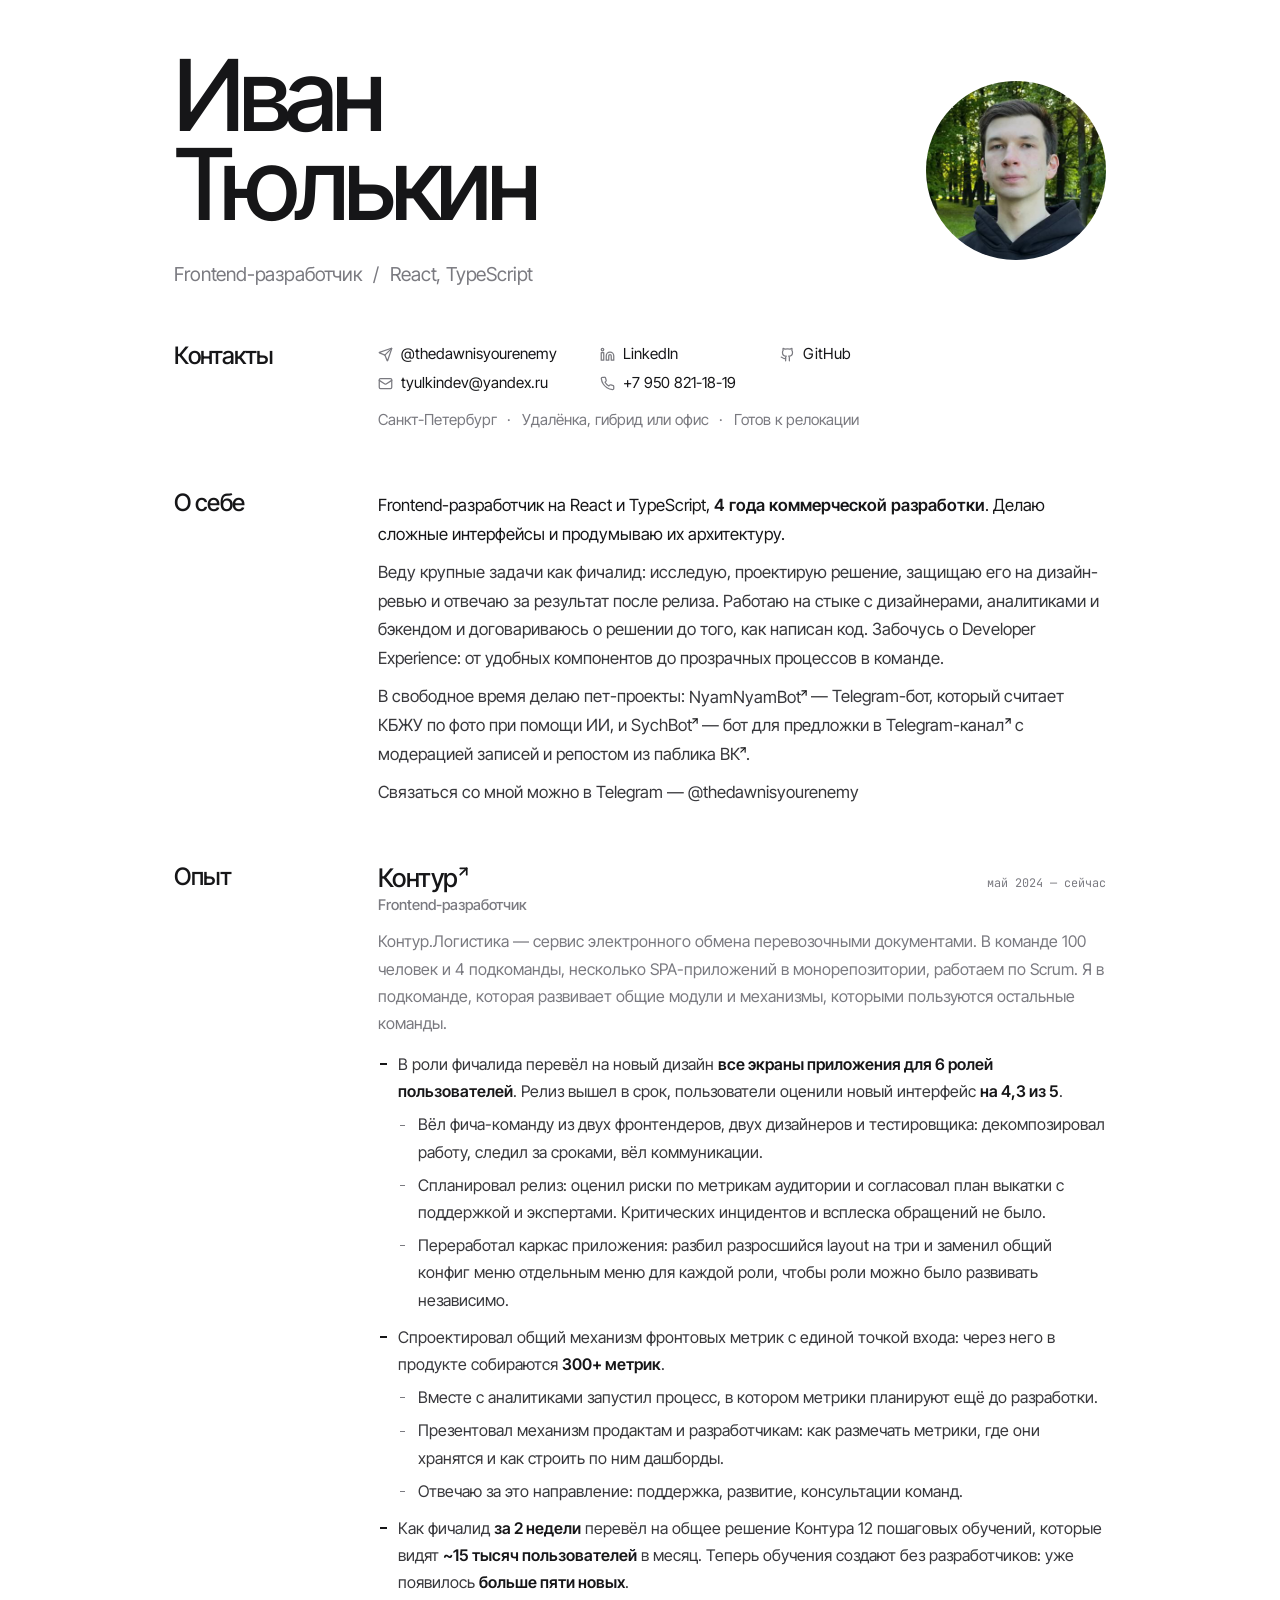
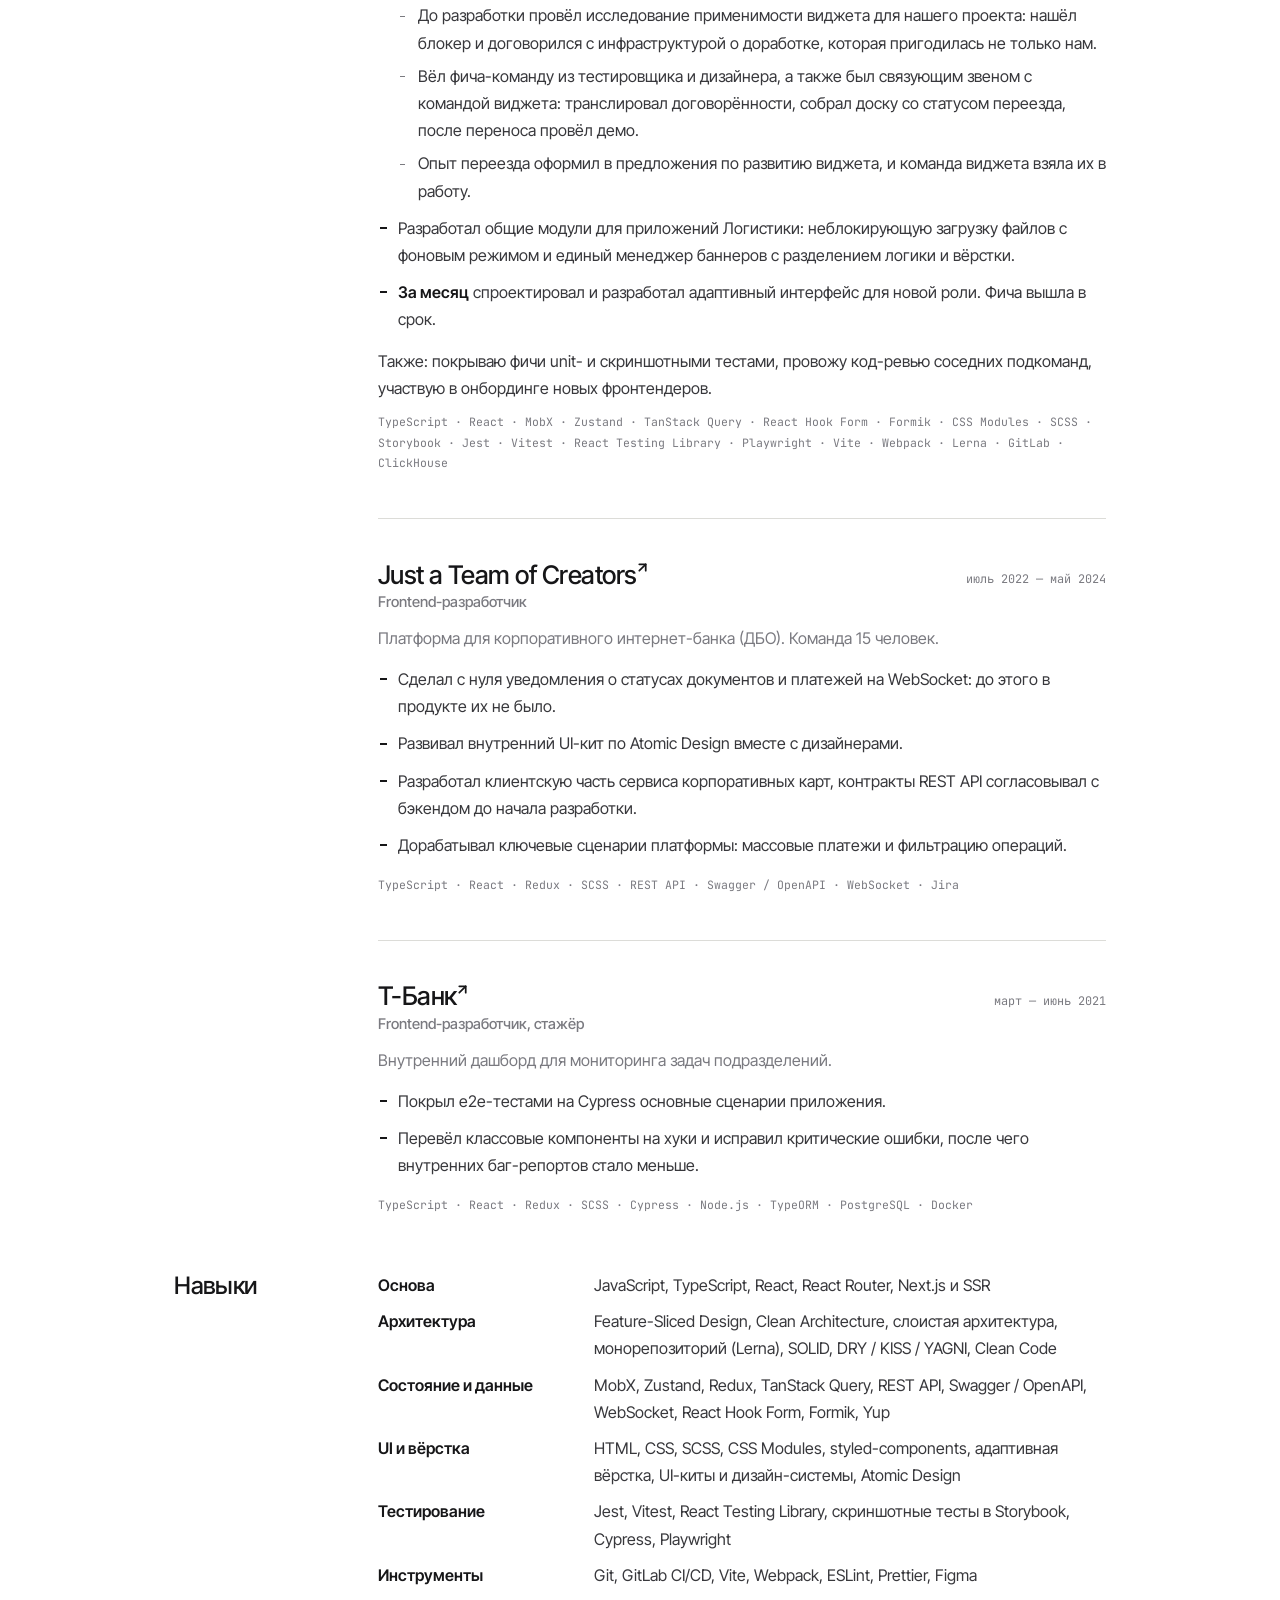
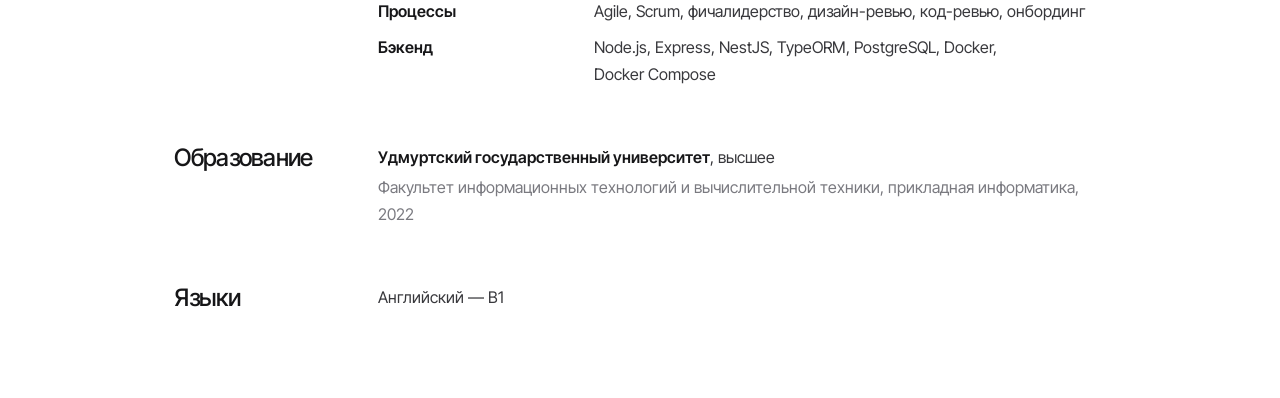
==== index.html @ a45f90e5 "О себе: SychBot, ИИ вместо Claude, без лишнего предложения Co-Authored-By: Claude Opus 5.5 (1M conte" ====
<!DOCTYPE html>
<html lang="ru">

<head>
  <meta charset="utf-8">
  <meta name="viewport" content="width=device-width, initial-scale=1">
  <title>Иван Тюлькин — Frontend-разработчик</title>
  <meta name="description" content="Иван Тюлькин, Frontend-разработчик: React, TypeScript, 4 года коммерческой разработки">
  <link rel="preconnect" href="https://fonts.googleapis.com">
  <link rel="preconnect" href="https://fonts.gstatic.com" crossorigin>
  <link
    href="https://fonts.googleapis.com/css2?family=Inter+Tight:wght@400;500;600;700&family=JetBrains+Mono:wght@400&display=swap"
    rel="stylesheet">
  <link rel="stylesheet" href="./style.css">
</head>

<body>
  <svg width="0" height="0" style="position:absolute" aria-hidden="true">
    <symbol id="i-tg" viewBox="0 0 24 24" fill="none" stroke="currentColor" stroke-width="2" stroke-linecap="round" stroke-linejoin="round"><path d="M14.536 21.686a.5.5 0 0 0 .937-.024l6.5-19a.496.496 0 0 0-.635-.635l-19 6.5a.5.5 0 0 0-.024.937l7.93 3.18a2 2 0 0 1 1.112 1.11z"/><path d="m21.854 2.147-10.94 10.939"/></symbol>
    <symbol id="i-in" viewBox="0 0 24 24" fill="none" stroke="currentColor" stroke-width="2" stroke-linecap="round" stroke-linejoin="round"><path d="M16 8a6 6 0 0 1 6 6v7h-4v-7a2 2 0 0 0-2-2 2 2 0 0 0-2 2v7h-4v-7a6 6 0 0 1 6-6z"/><rect width="4" height="12" x="2" y="9"/><circle cx="4" cy="4" r="2"/></symbol>
    <symbol id="i-gh" viewBox="0 0 24 24" fill="none" stroke="currentColor" stroke-width="2" stroke-linecap="round" stroke-linejoin="round"><path d="M15 22v-4a4.8 4.8 0 0 0-1-3.5c3 0 6-2 6-5.5.08-1.25-.27-2.48-1-3.5.28-1.15.28-2.35 0-3.5 0 0-1 0-3 1.5-2.64-.5-5.36-.5-8 0C6 2 5 2 5 2c-.3 1.15-.3 2.35 0 3.5A5.403 5.403 0 0 0 4 9c0 3.5 3 5.5 6 5.5-.39.49-.68 1.05-.85 1.65-.17.6-.22 1.23-.15 1.85v4"/><path d="M9 18c-4.51 2-5-2-7-2"/></symbol>
    <symbol id="i-mail" viewBox="0 0 24 24" fill="none" stroke="currentColor" stroke-width="2" stroke-linecap="round" stroke-linejoin="round"><rect width="20" height="16" x="2" y="4" rx="2"/><path d="m22 7-8.97 5.7a1.94 1.94 0 0 1-2.06 0L2 7"/></symbol>
    <symbol id="i-phone" viewBox="0 0 24 24" fill="none" stroke="currentColor" stroke-width="2" stroke-linecap="round" stroke-linejoin="round"><path d="M22 16.92v3a2 2 0 0 1-2.18 2 19.79 19.79 0 0 1-8.63-3.07 19.5 19.5 0 0 1-6-6 19.79 19.79 0 0 1-3.07-8.67A2 2 0 0 1 4.11 2h3a2 2 0 0 1 2 1.72 12.84 12.84 0 0 0 .7 2.81 2 2 0 0 1-.45 2.11L8.09 9.91a16 16 0 0 0 6 6l1.27-1.27a2 2 0 0 1 2.11-.45 12.84 12.84 0 0 0 2.81.7A2 2 0 0 1 22 16.92z"/></symbol>
  </svg>
  <main class="sheet">
    <header class="masthead">
      <div>
        <h1 class="name">Иван Тюлькин</h1>
        <p class="role">Frontend-разработчик <span class="role-sep">/</span> React, TypeScript</p>
      </div>
      <img class="photo" src="./face.jpg" alt="Иван Тюлькин" />
    </header>

    <section class="row contacts">
      <h2 class="label">Контакты</h2>
      <div class="body">
        <ul class="contact-group">
          <li><a href="https://t.me/thedawnisyourenemy" target="_blank"><svg class="icon" aria-hidden="true"><use href="#i-tg"/></svg><span class="screen-only">@thedawnisyourenemy</span><span class="print-only">t.me/thedawnisyourenemy</span></a></li>
          <li><a href="https://www.linkedin.com/in/%D0%B8%D0%B2%D0%B0%D0%BD-%D1%82%D1%8E%D0%BB%D1%8C%D0%BA%D0%B8%D0%BD-273121270/" target="_blank"><svg class="icon" aria-hidden="true"><use href="#i-in"/></svg><span class="screen-only">LinkedIn</span><span class="print-only">linkedin.com/in/иван-тюлькин-273121270</span></a></li>
          <li><a href="https://github.com/shadowfiendinmyheart" target="_blank"><svg class="icon" aria-hidden="true"><use href="#i-gh"/></svg><span class="screen-only">GitHub</span><span class="print-only">github.com/shadowfiendinmyheart</span></a></li>
        </ul>
        <ul class="contact-group">
          <li><a href="mailto:tyulkindev@yandex.ru"><svg class="icon" aria-hidden="true"><use href="#i-mail"/></svg>tyulkindev@yandex.ru</a></li>
          <li><a href="tel:+79508211819"><svg class="icon" aria-hidden="true"><use href="#i-phone"/></svg>+7 950 821-18-19</a></li>
        </ul>
        <ul class="location">
          <li>Санкт-Петербург</li>
          <li>Удалёнка, гибрид или офис</li>
          <li>Готов к релокации</li>
        </ul>
      </div>
    </section>

    <section class="row">
      <h2 class="label">О себе</h2>
      <div class="body lead">
        <p>Frontend-разработчик на React и TypeScript, <strong>4 года коммерческой разработки</strong>. Делаю сложные
          интерфейсы и продумываю их архитектуру.</p>
        <p>Веду крупные задачи как фичалид: исследую, проектирую решение, защищаю его на дизайн-ревью и отвечаю за
          результат после релиза. Работаю на стыке с дизайнерами, аналитиками и бэкендом и договариваюсь о решении до
          того, как написан код. Забочусь о Developer Experience: от удобных компонентов до прозрачных
          процессов в команде.</p>
        <p>В свободное время делаю пет-проекты: <a class="ext" href="https://github.com/shadowfiendinmyheart/NyamNyamBot" target="_blank">NyamNyamBot</a> — Telegram-бот, который считает КБЖУ по фото при помощи ИИ, и <a class="ext" href="https://github.com/shadowfiendinmyheart/sych-bot" target="_blank">SychBot</a> — бот для предложки в <a class="ext" href="https://t.me/your_sychevalnya" target="_blank">Telegram-канал</a> с модерацией записей и репостом из <a class="ext" href="https://vk.com/your_sychevalnya" target="_blank">паблика ВК</a>.</p>
        <p>Связаться со мной можно в Telegram — <a href="https://t.me/thedawnisyourenemy" target="_blank">@thedawnisyourenemy</a></p>
      </div>
    </section>

    <section class="row">
      <h2 class="label">Опыт</h2>
      <div class="body">

        <article class="job">
          <header class="job-head">
            <h3 class="company"><a href="https://kontur.ru/" target="_blank">Контур</a></h3>
            <span class="dates">май 2024 — сейчас</span>
          </header>
          <p class="position">Frontend-разработчик</p>
          <p class="job-intro">Контур.Логистика — сервис электронного обмена перевозочными документами. В команде
            100 человек и 4 подкоманды, несколько SPA-приложений в монорепозитории, работаем по Scrum. Я в подкоманде,
            которая развивает общие модули и механизмы, которыми пользуются остальные команды.</p>
          <ul class="points">
            <li>В роли фичалида перевёл на новый дизайн <strong>все экраны приложения для 6 ролей пользователей</strong>.
              Релиз вышел в срок, пользователи оценили новый интерфейс <strong>на 4,3 из 5</strong>.
              <ul>
                <li>Вёл фича-команду из двух фронтендеров, двух дизайнеров и тестировщика: декомпозировал работу, следил
                  за сроками, вёл коммуникации.</li>
                <li>Спланировал релиз: оценил риски по метрикам аудитории и согласовал план выкатки с поддержкой и
                  экспертами. Критических инцидентов и всплеска обращений не было.</li>
                <li>Переработал каркас приложения: разбил разросшийся layout на три и заменил общий конфиг меню
                  отдельным меню для каждой роли, чтобы роли можно было развивать независимо.</li>
              </ul>
            </li>
            <li>Спроектировал общий механизм фронтовых метрик с единой точкой входа: через него в продукте собираются
              <strong>300+ метрик</strong>.
              <ul>
                <li>Вместе с аналитиками запустил процесс, в котором метрики планируют ещё до разработки.</li>
                <li>Презентовал механизм продактам и разработчикам: как размечать метрики, где они хранятся и как
                  строить по ним дашборды.</li>
                <li>Отвечаю за это направление: поддержка, развитие, консультации команд.</li>
              </ul>
            </li>
            <li>Как фичалид <strong>за 2 недели</strong> перевёл на общее решение Контура 12 пошаговых обучений, которые видят <strong>~15 тысяч пользователей</strong> в месяц. Теперь обучения создают без разработчиков: уже появилось <strong>больше пяти новых</strong>.
              <ul>
                <li>До разработки провёл исследование применимости виджета для нашего проекта: нашёл блокер и
                  договорился с инфраструктурой о доработке, которая пригодилась не только нам.</li>
                <li>Вёл фича-команду из тестировщика и дизайнера, а также был связующим звеном с командой
                  виджета: транслировал договорённости, собрал доску со статусом переезда, после переноса провёл
                  демо.</li>
                <li>Опыт переезда оформил в предложения по развитию виджета, и команда виджета взяла их в работу.</li>
              </ul>
            </li>
            <li>Разработал общие модули для приложений Логистики: неблокирующую загрузку файлов с фоновым режимом и
              единый менеджер баннеров с разделением логики и вёрстки.</li>
            <li><strong>За месяц</strong> спроектировал и разработал адаптивный интерфейс для новой роли. Фича вышла в
              срок.</li>
          </ul>
          <p class="note">Также: покрываю фичи unit- и скриншотными тестами, провожу код-ревью соседних подкоманд,
            участвую в онбординге новых фронтендеров.</p>
          <p class="stack">TypeScript · React · MobX · Zustand · TanStack Query · React Hook Form · Formik · CSS Modules ·
            SCSS · Storybook · Jest · Vitest · React Testing Library · Playwright · Vite · Webpack · Lerna · GitLab ·
            ClickHouse</p>
        </article>

        <article class="job">
          <header class="job-head">
            <h3 class="company"><a href="https://jtc.ooo/" target="_blank">Just a Team of Creators</a></h3>
            <span class="dates">июль 2022 — май 2024</span>
          </header>
          <p class="position">Frontend-разработчик</p>
          <p class="job-intro">Платформа для корпоративного интернет-банка (ДБО). Команда 15 человек.</p>
          <ul class="points">
            <li>Сделал с нуля уведомления о статусах документов и платежей на WebSocket: до этого в продукте их не было.
            </li>
            <li>Развивал внутренний UI-кит по Atomic Design вместе с дизайнерами.</li>
            <li>Разработал клиентскую часть сервиса корпоративных карт, контракты REST API согласовывал с бэкендом до
              начала разработки.</li>
            <li>Дорабатывал ключевые сценарии платформы: массовые платежи и фильтрацию операций.</li>
          </ul>
          <p class="stack">TypeScript · React · Redux · SCSS · REST API · Swagger / OpenAPI · WebSocket · Jira</p>
        </article>

        <article class="job">
          <header class="job-head">
            <h3 class="company"><a href="https://www.tbank.ru/" target="_blank">Т-Банк</a></h3>
            <span class="dates">март — июнь 2021</span>
          </header>
          <p class="position">Frontend-разработчик, стажёр</p>
          <p class="job-intro">Внутренний дашборд для мониторинга задач подразделений.</p>
          <ul class="points">
            <li>Покрыл e2e-тестами на Cypress основные сценарии приложения.</li>
            <li>Перевёл классовые компоненты на хуки и исправил критические ошибки, после чего внутренних баг-репортов
              стало меньше.</li>
          </ul>
          <p class="stack">TypeScript · React · Redux · SCSS · Cypress · Node.js · TypeORM · PostgreSQL · Docker</p>
        </article>

      </div>
    </section>

    <section class="row">
      <h2 class="label">Навыки</h2>
      <dl class="body skills">
        <dt>Основа</dt>
        <dd>JavaScript, TypeScript, React, React Router, Next.js и SSR</dd>
        <dt>Архитектура</dt>
        <dd>Feature-Sliced Design, Clean Architecture, слоистая архитектура, монорепозиторий (Lerna), SOLID, DRY / KISS / YAGNI, Clean Code</dd>
        <dt>Состояние и данные</dt>
        <dd>MobX, Zustand, Redux, TanStack Query, REST API, Swagger / OpenAPI, WebSocket, React Hook Form, Formik, Yup</dd>
        <dt>UI и вёрстка</dt>
        <dd>HTML, CSS, SCSS, CSS Modules, styled-components, адаптивная вёрстка, UI-киты и дизайн-системы, Atomic Design</dd>
        <dt>Тестирование</dt>
        <dd>Jest, Vitest, React Testing Library, скриншотные тесты в Storybook, Cypress, Playwright</dd>
        <dt>Инструменты</dt>
        <dd>Git, GitLab CI/CD, Vite, Webpack, ESLint, Prettier, Figma</dd>
        <dt>Процессы</dt>
        <dd>Agile, Scrum, фичалидерство, дизайн-ревью, код-ревью, онбординг</dd>
        <dt>Бэкенд</dt>
        <dd>Node.js, Express, NestJS, TypeORM, PostgreSQL, Docker, Docker&nbsp;Compose</dd>
      </dl>
    </section>

    <section class="row">
      <h2 class="label">Образование</h2>
      <div class="body">
        <p><strong>Удмуртский государственный университет</strong>, высшее</p>
        <p class="muted">Факультет информационных технологий и вычислительной техники, прикладная информатика, 2022</p>
      </div>
    </section>

    <section class="row">
      <h2 class="label">Языки</h2>
      <div class="body">
        <p>Английский — B1</p>
      </div>
    </section>
  </main>
</body>

</html>
---- style.css ----
:root {
  --bg: #ffffff;
  --paper: #ffffff;
  --ink: #161618;
  --graphite: #38383c;
  --muted: #7a7a80;
  --hair: #dcdcd8;
  --hover: #ededeb;
  --arrow: url("data:image/svg+xml,%3Csvg xmlns='http://www.w3.org/2000/svg' viewBox='5 5 14 14' fill='none' stroke='%23161618' stroke-width='2.7' stroke-linecap='round' stroke-linejoin='round'%3E%3Cpath d='M7 7h10v10'/%3E%3Cpath d='M7 17 17 7'/%3E%3C/svg%3E");

  --sans: 'Inter Tight', -apple-system, 'Segoe UI', Roboto, Arial, sans-serif;
  --mono: 'JetBrains Mono', ui-monospace, Menlo, Consolas, monospace;

  /* размеры в rem: на больших экранах вся вёрстка масштабируется вместе с базовым кеглем */
  --rail: 12.7rem;
}

@media (prefers-color-scheme: dark) {
  :root {
    --bg: #121213;
    --paper: #121213;
    --ink: #f0f0f0;
    --graphite: #c9c9cc;
    --muted: #85858b;
    --hair: #2a2a2d;
    --hover: #28282b;
    --arrow: url("data:image/svg+xml,%3Csvg xmlns='http://www.w3.org/2000/svg' viewBox='5 5 14 14' fill='none' stroke='%23f0f0f0' stroke-width='2.7' stroke-linecap='round' stroke-linejoin='round'%3E%3Cpath d='M7 7h10v10'/%3E%3Cpath d='M7 17 17 7'/%3E%3C/svg%3E");
  }
}

* {
  margin: 0;
  padding: 0;
  box-sizing: border-box;
}

html {
  font-size: 16px;
}

body {
  font-family: var(--sans);
  line-height: 1.7;
  color: var(--graphite);
  background: var(--bg);
  -webkit-font-smoothing: antialiased;
}

/* при наведении под ссылкой появляется серая подложка; отрицательные поля компенсируют отступы, чтобы текст не сдвигался */
a {
  color: inherit;
  text-decoration: none;
  padding: .1em .3em;
  margin: -.1em -.3em;
  border-radius: 4px;
  transition: background-color .2s;
}

a:hover {
  background-color: var(--hover);
}

strong {
  font-weight: 600;
  color: var(--ink);
}

.muted {
  color: var(--muted);
}

.icon {
  width: 15px;
  height: 15px;
  flex-shrink: 0;
  color: var(--muted);
  stroke-width: 1.75;
}

/* Sheet */

.sheet {
  max-width: 70rem;
  margin: 0 auto;
  padding: clamp(40px, 3.2rem, 64px) 5.9rem 5.3rem;
  background: var(--paper);
}

/* Masthead */

.masthead {
  display: grid;
  grid-template-columns: 1fr auto;
  align-items: center;
  gap: 40px;
}

.name {
  max-width: 8ch;
  font-weight: 500;
  font-size: 6.2rem;
  line-height: .9;
  letter-spacing: -.055em;
  color: var(--ink);
}

.role {
  margin-top: 28px;
  font-size: 1.2rem;
  font-weight: 400;
  letter-spacing: -.01em;
  color: var(--muted);
}

.role-sep {
  margin: 0 .35em;
}

.photo {
  display: block;
  width: 11.2rem;
  height: 11.2rem;
  border-radius: 50%;
  object-fit: cover;
}

/* Rows: заголовок раздела в левой колонке, содержимое справа */

.row {
  display: grid;
  grid-template-columns: var(--rail) 1fr;
  padding-top: 56px;
}

.label {
  font-size: 1.5rem;
  font-weight: 500;
  line-height: 1.2;
  letter-spacing: -.03em;
  color: var(--ink);
}

.body p + p {
  margin-top: 10px;
}

.body p + p.muted {
  margin-top: 2px;
}

.lead {
  padding-top: .15em;
  font-size: 1.05rem;
  color: var(--ink);
}

.lead p:not(:first-child) {
  color: var(--graphite);
}

/* Contacts: две группы в общей сетке, почта и телефон стоят под Telegram и LinkedIn */

.contacts {
  padding-top: 52px;
}

.contacts .body {
  display: grid;
  grid-template-columns: repeat(3, max-content);
  gap: 2px 36px;
  font-size: .95rem;
  line-height: 1.6;
}

.contacts ul {
  list-style: none;
}

.contact-group {
  display: contents;
}

.contacts a {
  display: inline-flex;
  align-items: center;
  gap: 8px;
  color: var(--ink);
}

.print-only {
  display: none;
}

.location {
  display: flex;
  flex-wrap: wrap;
  grid-column: 1 / -1;
  margin-top: 8px;
  color: var(--muted);
}

.location li:not(:last-child)::after {
  content: '·';
  margin: 0 .7em;
}

/* Jobs */

.job + .job {
  margin-top: 44px;
  padding-top: 40px;
  border-top: 1px solid var(--hair);
}

.job-head {
  display: flex;
  justify-content: space-between;
  flex-wrap: wrap;
  align-items: baseline;
  column-gap: 16px;
}

.company {
  font-size: 1.6rem;
  font-weight: 500;
  line-height: 1.2;
  letter-spacing: -.02em;
  /* название не переносится: подложка при наведении остаётся одним прямоугольником; если не влезает, даты уходят на строку ниже */
  white-space: nowrap;
  color: var(--ink);
}

/* название компании — ссылка на её сайт; стрелка подсказывает, что по нему можно перейти.
   Стрелка нарисована фоном в правом отступе ссылки, а не отдельным блоком: так она не может перенестись на новую строку */
.company a,
a.ext {
  padding-right: .69em;
  background-image: var(--arrow);
  background-repeat: no-repeat;
  background-size: .34em;
  background-position: right .3em top .3em;
}

/* ссылка в тексте не переносится, чтобы стрелка и подложка не разрывались */
a.ext {
  white-space: nowrap;
}

.dates {
  font-family: var(--mono);
  font-size: .74rem;
  color: var(--muted);
  white-space: nowrap;
}

.position {
  font-size: .92rem;
  font-weight: 500;
  color: var(--muted);
}

.job-intro {
  margin-top: 10px;
  color: var(--muted);
}

.points {
  list-style: none;
  margin-top: 14px;
}

.points li {
  padding-left: 20px;
}

.points li + li {
  margin-top: 10px;
}

/* маркер без позиционирования: иначе в PDF пункты попадают в текстовый слой после остального блока и ATS читает их не по порядку */
.points li::before {
  content: '';
  display: inline-block;
  width: 7px;
  height: 2px;
  margin: 0 11px 0 -18px;
  vertical-align: .3em;
  background: var(--ink);
}

/* Вложенные пункты: тоньше и приглушённее маркер, небольшой отступ от родителя */
.points ul {
  list-style: none;
  margin-top: 6px;
}

.points ul li + li {
  margin-top: 6px;
}

.points ul li::before {
  width: 5px;
  height: 1px;
  margin-right: 13px;
  background: var(--muted);
}

.note {
  margin-top: 14px;
}

.stack {
  margin-top: 16px;
  font-family: var(--mono);
  font-size: .72rem;
  line-height: 1.8;
  color: var(--muted);
}

/* Skills */

.skills {
  display: grid;
  grid-template-columns: 12rem 1fr;
  gap: 9px 24px;
}

.skills dt {
  font-weight: 600;
  color: var(--ink);
}

/* Wide screens: крупнее базовый кегль, лист растёт пропорционально */

@media screen and (min-width: 1600px) {
  html {
    font-size: 17px;
  }
}

@media screen and (min-width: 1920px) {
  html {
    font-size: 18px;
  }
}

@media screen and (min-width: 2400px) {
  html {
    font-size: 20px;
  }
}

/* Mobile */

@media screen and (max-width: 760px) {
  html {
    font-size: 14px;
  }

  .sheet {
    margin: 0;
    padding: 36px 16px 48px;
  }

  .masthead {
    grid-template-columns: 1fr;
    gap: 28px;
  }

  .photo {
    grid-row: 1;
    width: 104px;
    height: 104px;
  }

  .name {
    font-size: 3.4rem;
  }

  .role {
    margin-top: 16px;
    font-size: 1.05rem;
  }

  .row,
  .contacts {
    grid-template-columns: 1fr;
    gap: 14px;
    padding-top: 40px;
  }

  /* контакты в две колонки: слева мессенджер и профили, справа почта и телефон */
  .contacts .body {
    grid-template-columns: 1fr 1fr;
    gap: 0 16px;
    font-size: .92rem;
  }

  .contact-group {
    display: flex;
    flex-direction: column;
    gap: 4px;
  }

  .contacts a {
    gap: 7px;
    min-height: 28px;
  }

  .location {
    display: grid;
    grid-template-columns: 1fr 1fr;
    column-gap: 16px;
    margin-top: 12px;
  }

  .location li:first-child {
    grid-column: 1;
  }

  .location li::after {
    display: none;
  }

  .job-head {
    flex-direction: column;
    gap: 2px;
  }

  /* на телефоне наведения нет, поэтому длинному названию можно переноситься */
  .company {
    white-space: normal;
  }

  .job + .job {
    margin-top: 32px;
    padding-top: 28px;
  }

  .skills {
    grid-template-columns: 1fr;
    gap: 2px;
  }

  .skills dd {
    margin-bottom: 10px;
  }
}

/* Print: A4, 2 листа */

@page {
  size: A4;
  margin: 14mm 14mm 10mm;
}

@media print {
  :root {
    --bg: #fff;
    --paper: #fff;
    --ink: #161618;
    --graphite: #38383c;
    --muted: #6c6c72;
    --hair: #dcdcd8;
    --rail: 30mm;
  }

  html {
    font-size: 9pt;
  }

  /* в PDF пробелы при отрицательном трекинге сжимаются, и парсеры склеивают слова */
  body {
    line-height: 1.43;
    word-spacing: .06em;
  }

  .name,
  .label,
  .company,
  .role {
    letter-spacing: 0;
  }

  .sheet {
    max-width: none;
    margin: 0;
    padding: 0;
  }

  .name {
    font-size: 4.35rem;
  }

  .role {
    margin-top: 3mm;
  }

  .photo {
    width: 26mm;
    height: 26mm;
  }

  .row {
    padding-top: 5mm;
  }

  .contacts {
    padding-top: 6mm;
  }

  .icon {
    width: 3mm;
    height: 3mm;
  }

  /* в PDF вместо слов «LinkedIn», «GitHub» печатаем адреса: ATS читает только видимый текст */
  .screen-only {
    display: none;
  }

  .company a,
  a.ext {
    padding-right: .3em;
    background-image: none;
  }

  .print-only {
    display: inline;
  }

  .contacts .body {
    grid-template-columns: repeat(2, max-content);
    column-gap: 12mm;
  }

  .contact-group {
    display: flex;
    flex-direction: column;
  }

  .label {
    font-size: 1.28rem;
  }

  .job + .job {
    margin-top: 5mm;
    padding-top: 4mm;
  }

  .points {
    margin-top: 2.5mm;
  }

  .points li + li {
    margin-top: 1.1mm;
  }

  .points ul {
    margin-top: 1mm;
  }

  .points ul li + li {
    margin-top: .8mm;
  }

  .skills {
    grid-template-columns: 32mm 1fr;
    gap: .8mm 5mm;
  }

  .points li:not(:has(ul)),
  .job-head,
  .skills dt,
  .skills dd {
    break-inside: avoid;
  }

  .job-head {
    break-after: avoid;
  }

  .stack {
    break-before: avoid;
  }

  .job:not(:first-child) {
    break-inside: avoid;
  }
}
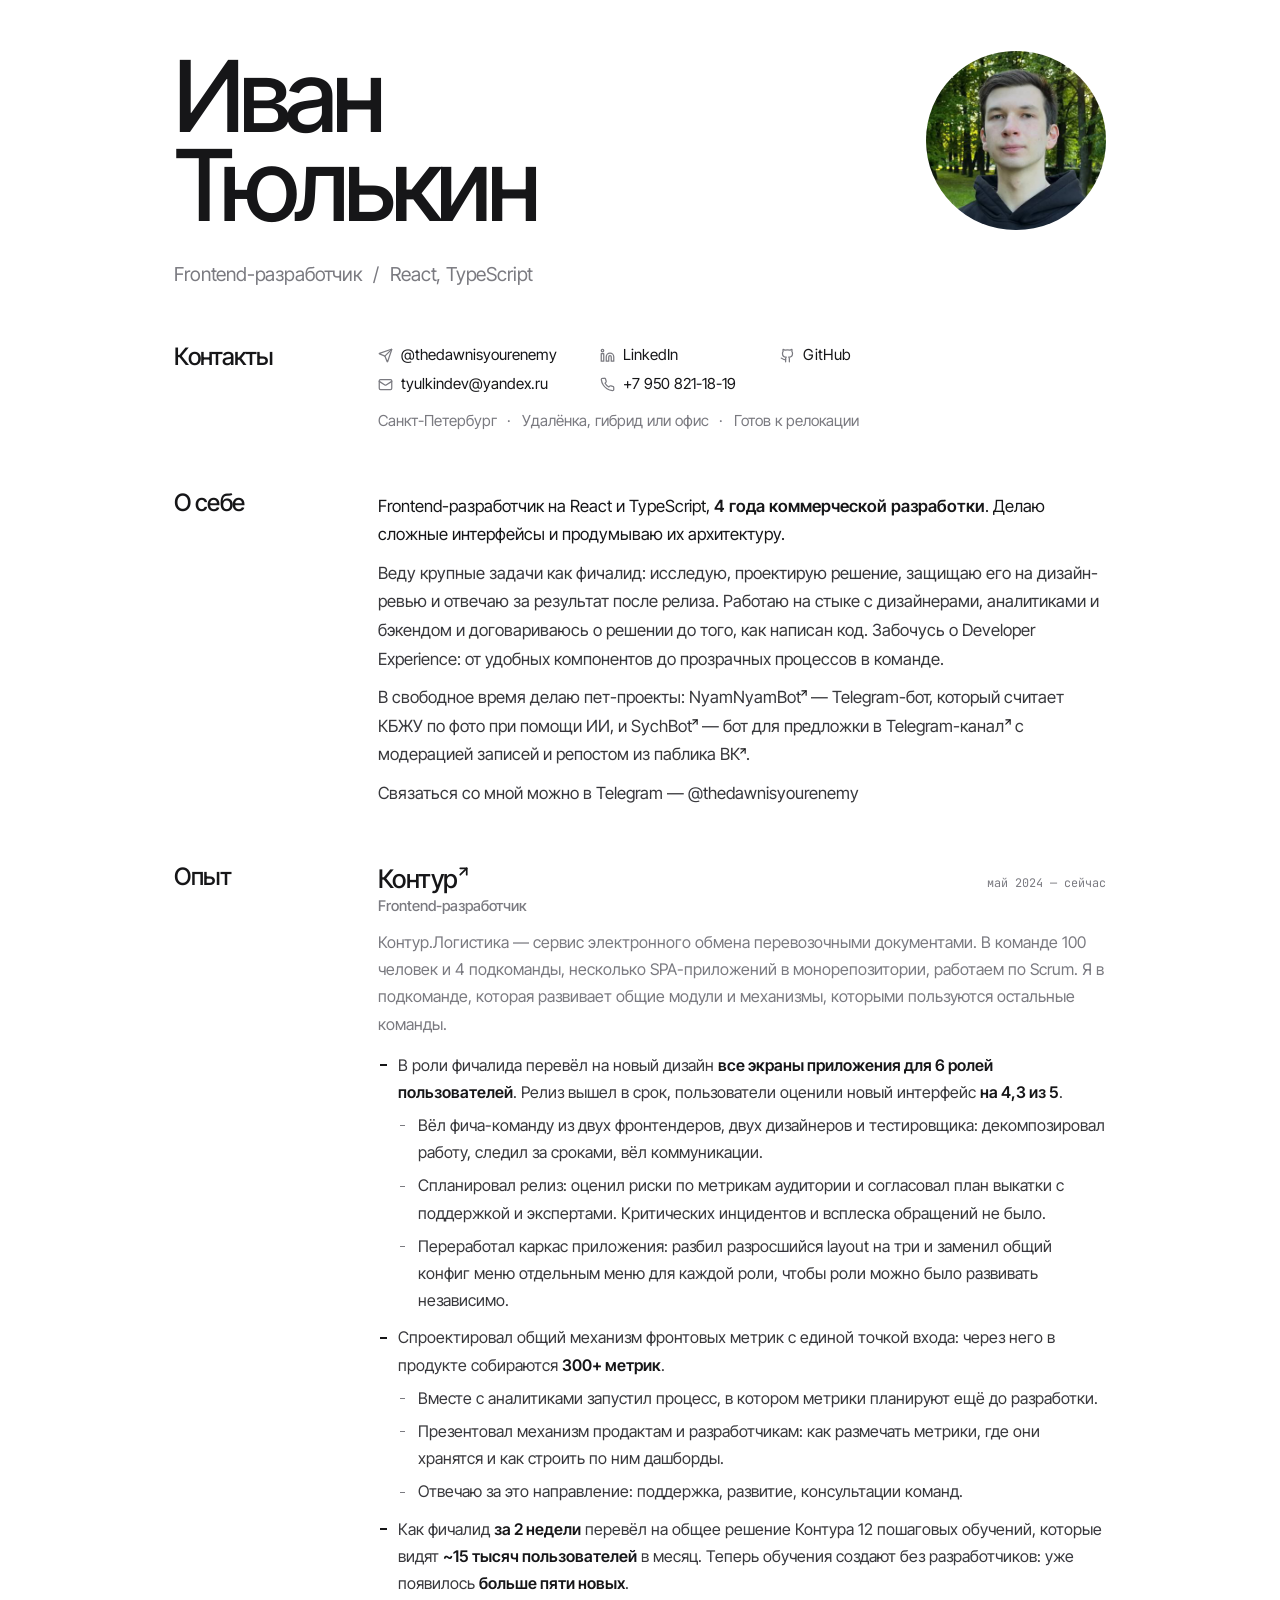
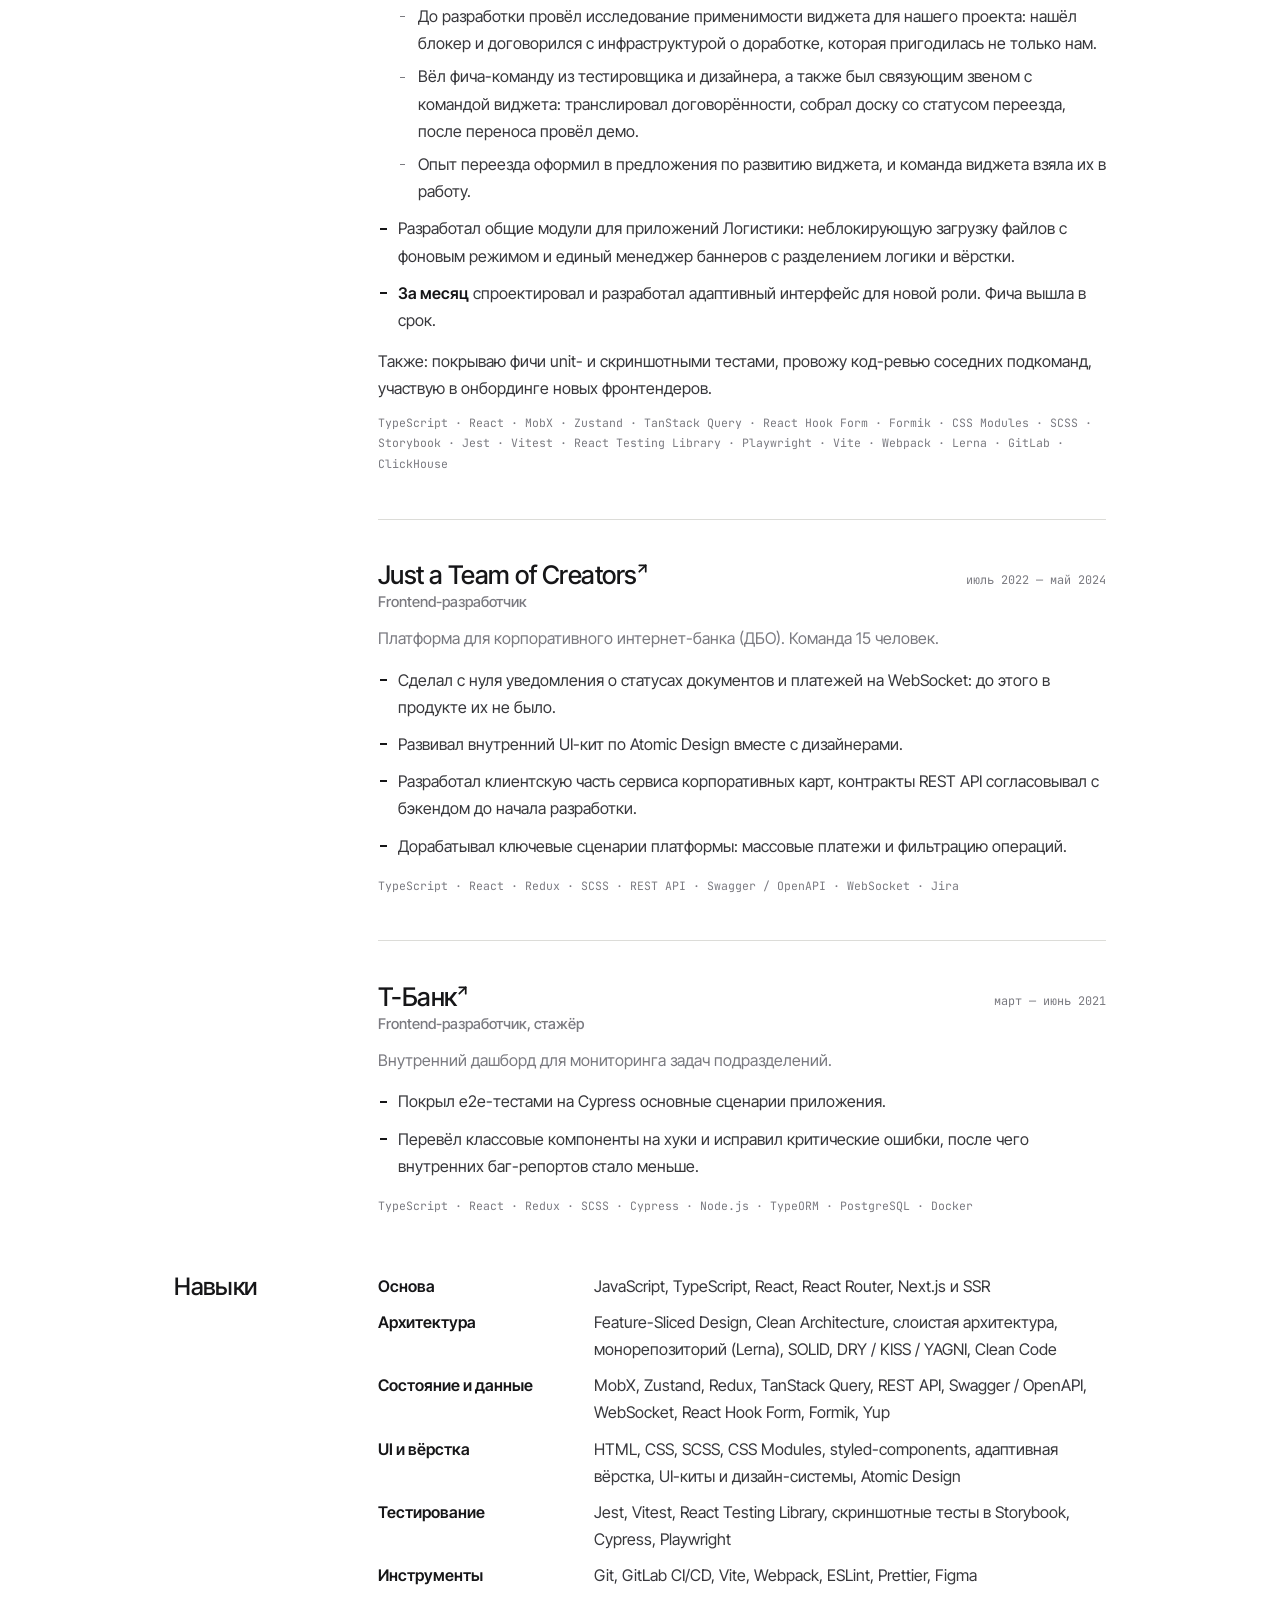
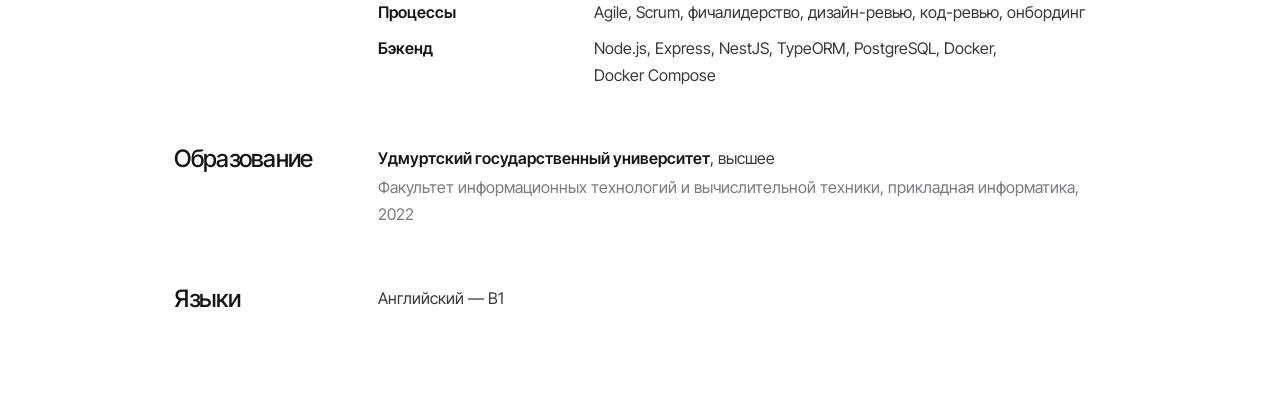
==== commit b849d386: "Шапка: фото по центру имени, а не имени вместе с ролью Co-Authored-By: Claude Opus 5.5 (1M context) " ====
--- a/index.html
+++ b/index.html
@@ -24,10 +24,8 @@
   </svg>
   <main class="sheet">
     <header class="masthead">
-      <div>
-        <h1 class="name">Иван Тюлькин</h1>
-        <p class="role">Frontend-разработчик <span class="role-sep">/</span> React, TypeScript</p>
-      </div>
+      <h1 class="name">Иван Тюлькин</h1>
+      <p class="role">Frontend-разработчик <span class="role-sep">/</span> React, TypeScript</p>
       <img class="photo" src="./face.jpg" alt="Иван Тюлькин" />
     </header>
 
--- a/style.css
+++ b/style.css
@@ -88,11 +88,24 @@
 
 /* Masthead */
 
+/* фото центрируется по имени, а не по имени вместе с ролью */
 .masthead {
   display: grid;
   grid-template-columns: 1fr auto;
   align-items: center;
-  gap: 40px;
+  column-gap: 40px;
+}
+
+.name {
+  grid-area: 1 / 1;
+}
+
+.role {
+  grid-area: 2 / 1;
+}
+
+.photo {
+  grid-area: 1 / 2;
 }
 
 .name {
@@ -364,13 +377,21 @@
 
   .masthead {
     grid-template-columns: 1fr;
-    gap: 28px;
   }
 
   .photo {
-    grid-row: 1;
+    grid-area: 1 / 1;
     width: 104px;
     height: 104px;
+    margin-bottom: 28px;
+  }
+
+  .name {
+    grid-area: 2 / 1;
+  }
+
+  .role {
+    grid-area: 3 / 1;
   }
 
   .name {
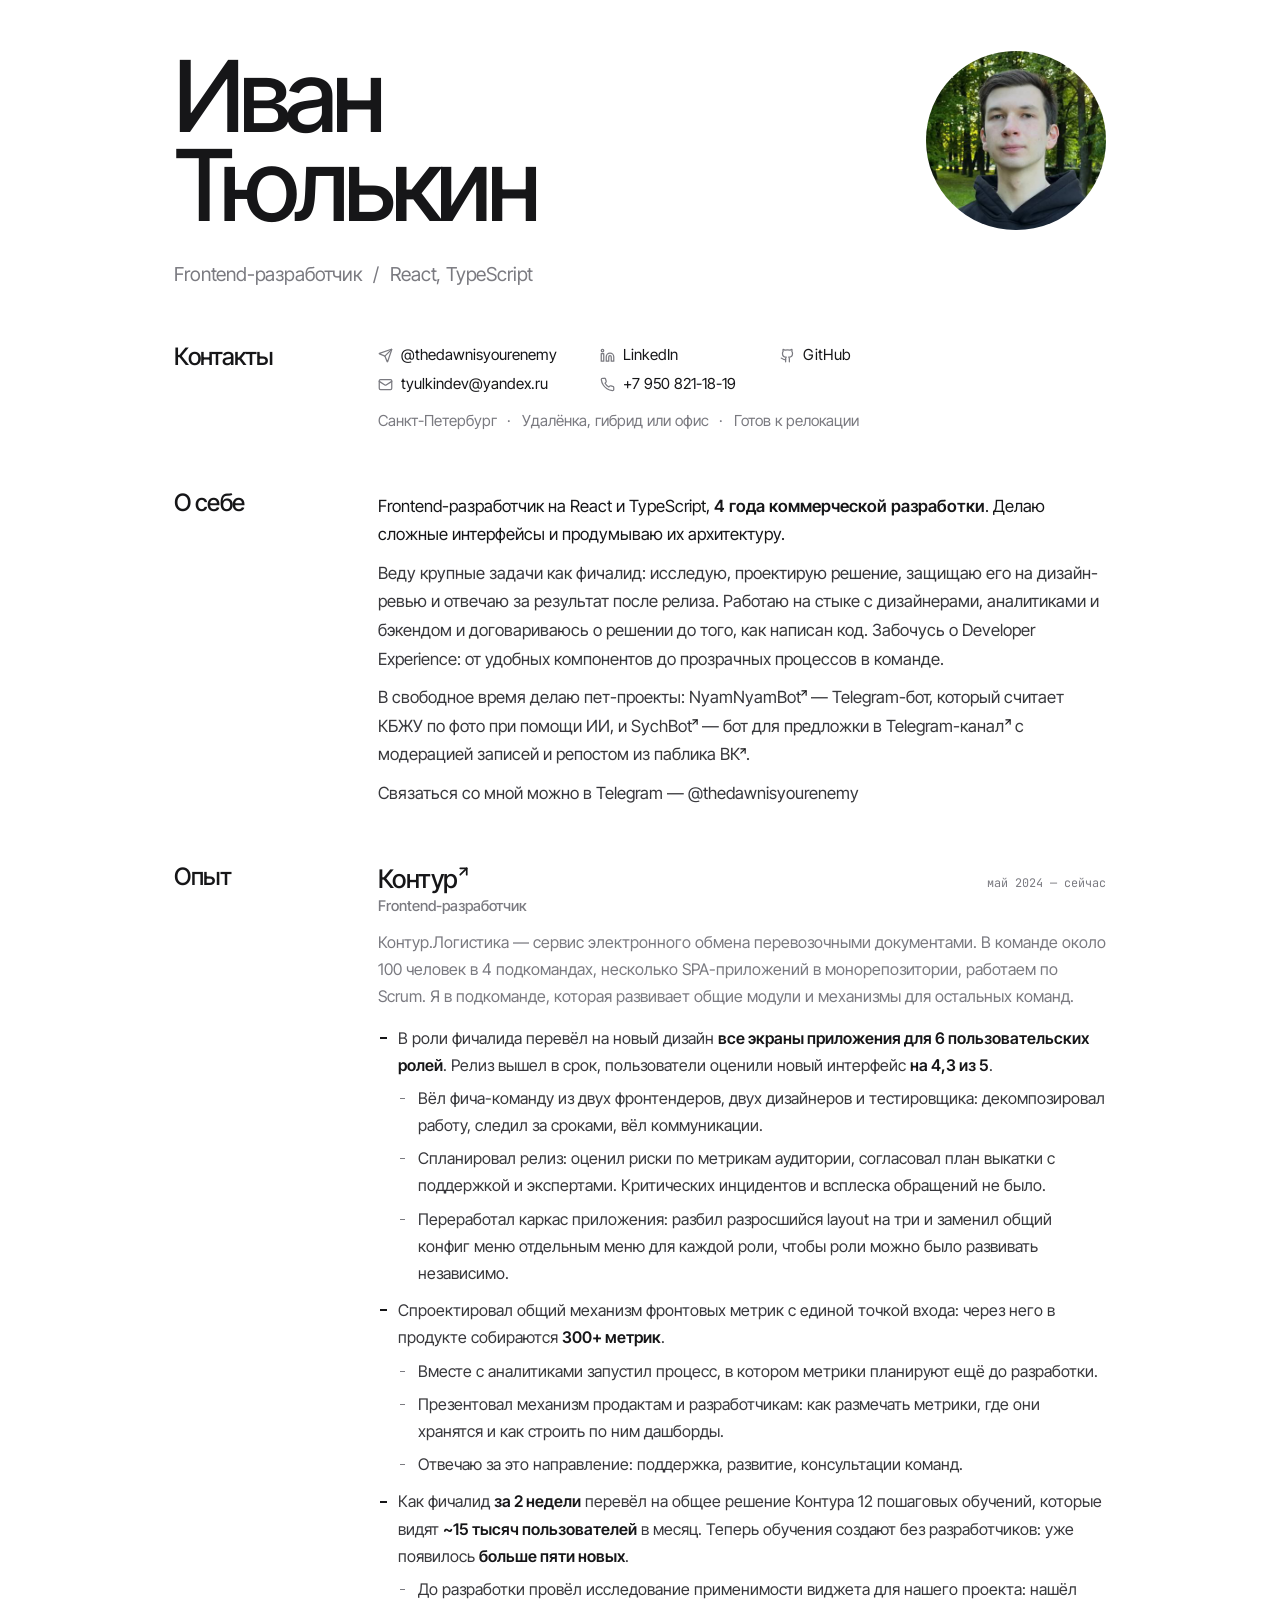
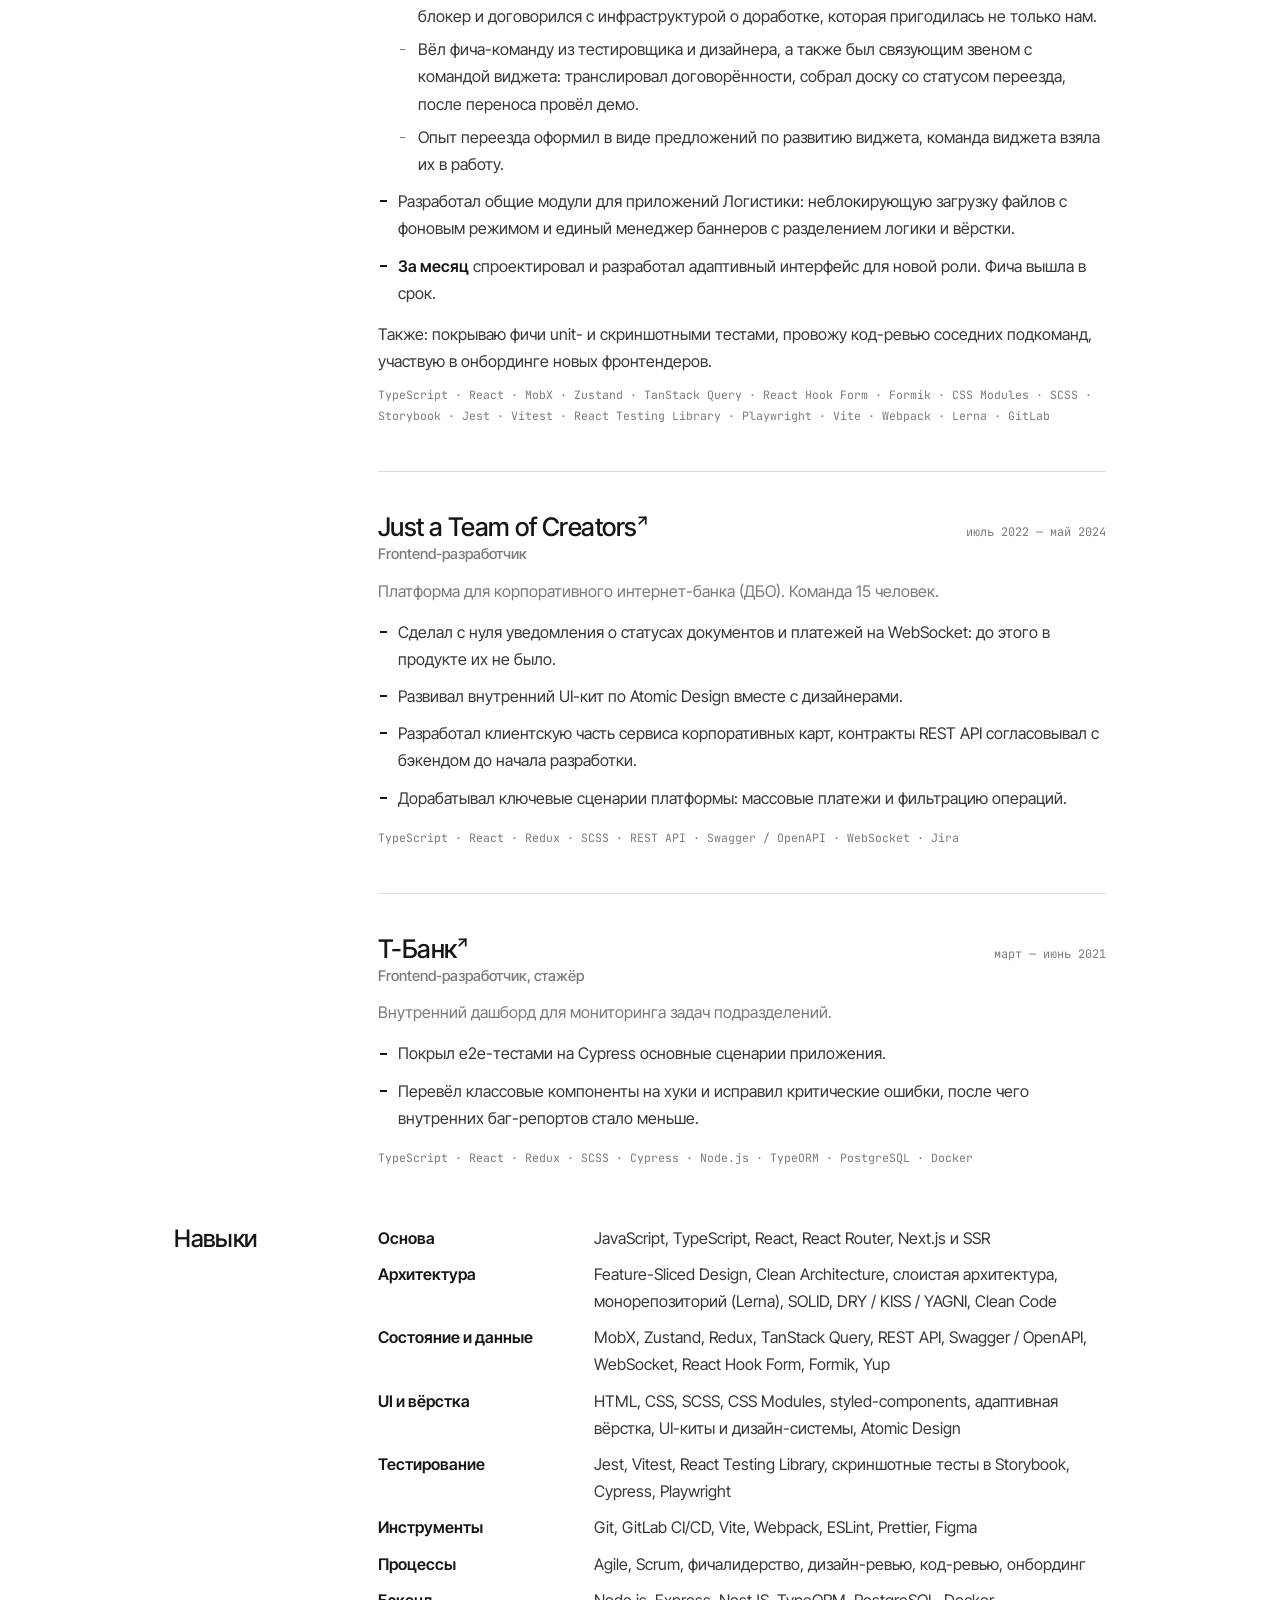
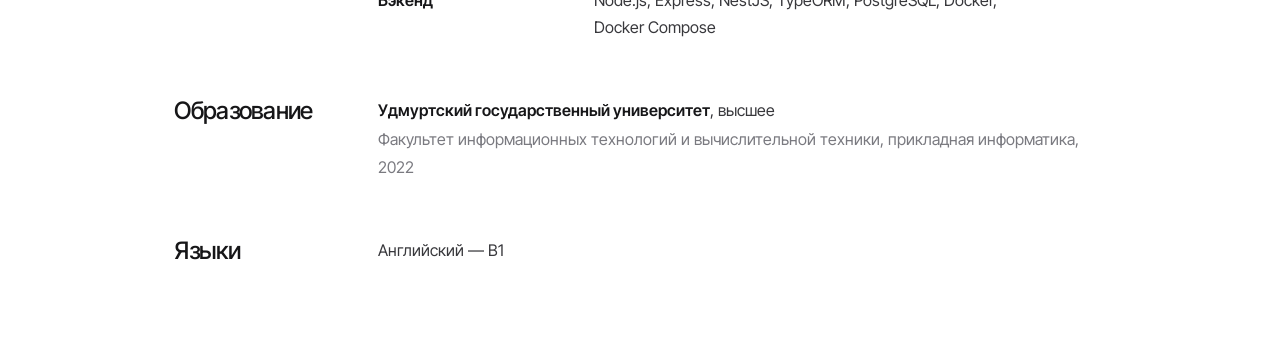
==== commit aaa0966c: "Update index.html" ====
--- a/index.html
+++ b/index.html
@@ -73,16 +73,16 @@
             <span class="dates">май 2024 — сейчас</span>
           </header>
           <p class="position">Frontend-разработчик</p>
-          <p class="job-intro">Контур.Логистика — сервис электронного обмена перевозочными документами. В команде
-            100 человек и 4 подкоманды, несколько SPA-приложений в монорепозитории, работаем по Scrum. Я в подкоманде,
-            которая развивает общие модули и механизмы, которыми пользуются остальные команды.</p>
+          <p class="job-intro">Контур.Логистика — сервис электронного обмена перевозочными документами. В команде около
+            100 человек в 4 подкомандах, несколько SPA-приложений в монорепозитории, работаем по Scrum. Я в подкоманде,
+            которая развивает общие модули и механизмы для остальных команд.</p>
           <ul class="points">
-            <li>В роли фичалида перевёл на новый дизайн <strong>все экраны приложения для 6 ролей пользователей</strong>.
+            <li>В роли фичалида перевёл на новый дизайн <strong>все экраны приложения для 6 пользовательских ролей</strong>.
               Релиз вышел в срок, пользователи оценили новый интерфейс <strong>на 4,3 из 5</strong>.
               <ul>
                 <li>Вёл фича-команду из двух фронтендеров, двух дизайнеров и тестировщика: декомпозировал работу, следил
                   за сроками, вёл коммуникации.</li>
-                <li>Спланировал релиз: оценил риски по метрикам аудитории и согласовал план выкатки с поддержкой и
+                <li>Спланировал релиз: оценил риски по метрикам аудитории, согласовал план выкатки с поддержкой и
                   экспертами. Критических инцидентов и всплеска обращений не было.</li>
                 <li>Переработал каркас приложения: разбил разросшийся layout на три и заменил общий конфиг меню
                   отдельным меню для каждой роли, чтобы роли можно было развивать независимо.</li>
@@ -104,7 +104,7 @@
                 <li>Вёл фича-команду из тестировщика и дизайнера, а также был связующим звеном с командой
                   виджета: транслировал договорённости, собрал доску со статусом переезда, после переноса провёл
                   демо.</li>
-                <li>Опыт переезда оформил в предложения по развитию виджета, и команда виджета взяла их в работу.</li>
+                <li>Опыт переезда оформил в виде предложений по развитию виджета, команда виджета взяла их в работу.</li>
               </ul>
             </li>
             <li>Разработал общие модули для приложений Логистики: неблокирующую загрузку файлов с фоновым режимом и
@@ -115,8 +115,8 @@
           <p class="note">Также: покрываю фичи unit- и скриншотными тестами, провожу код-ревью соседних подкоманд,
             участвую в онбординге новых фронтендеров.</p>
           <p class="stack">TypeScript · React · MobX · Zustand · TanStack Query · React Hook Form · Formik · CSS Modules ·
-            SCSS · Storybook · Jest · Vitest · React Testing Library · Playwright · Vite · Webpack · Lerna · GitLab ·
-            ClickHouse</p>
+            SCSS · Storybook · Jest · Vitest · React Testing Library · Playwright · Vite · Webpack · Lerna · GitLab
+          </p>
         </article>
 
         <article class="job">
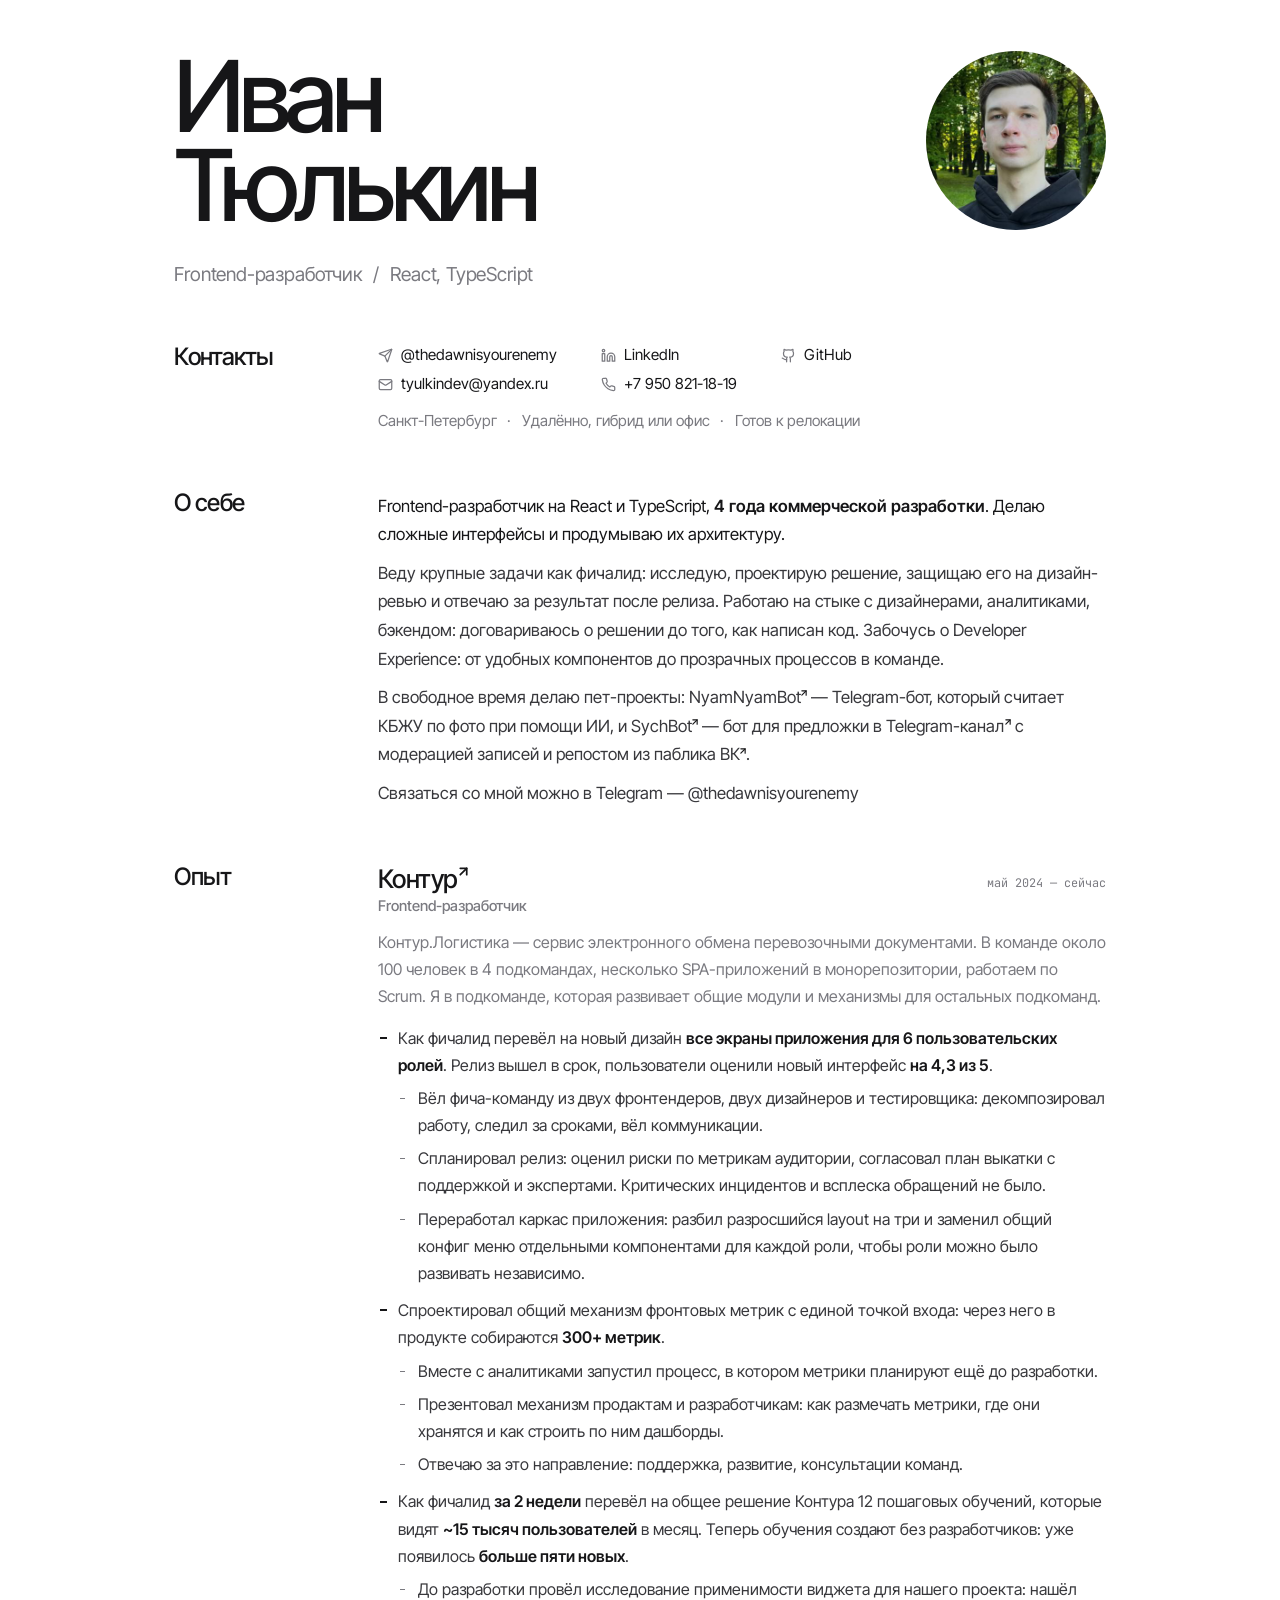
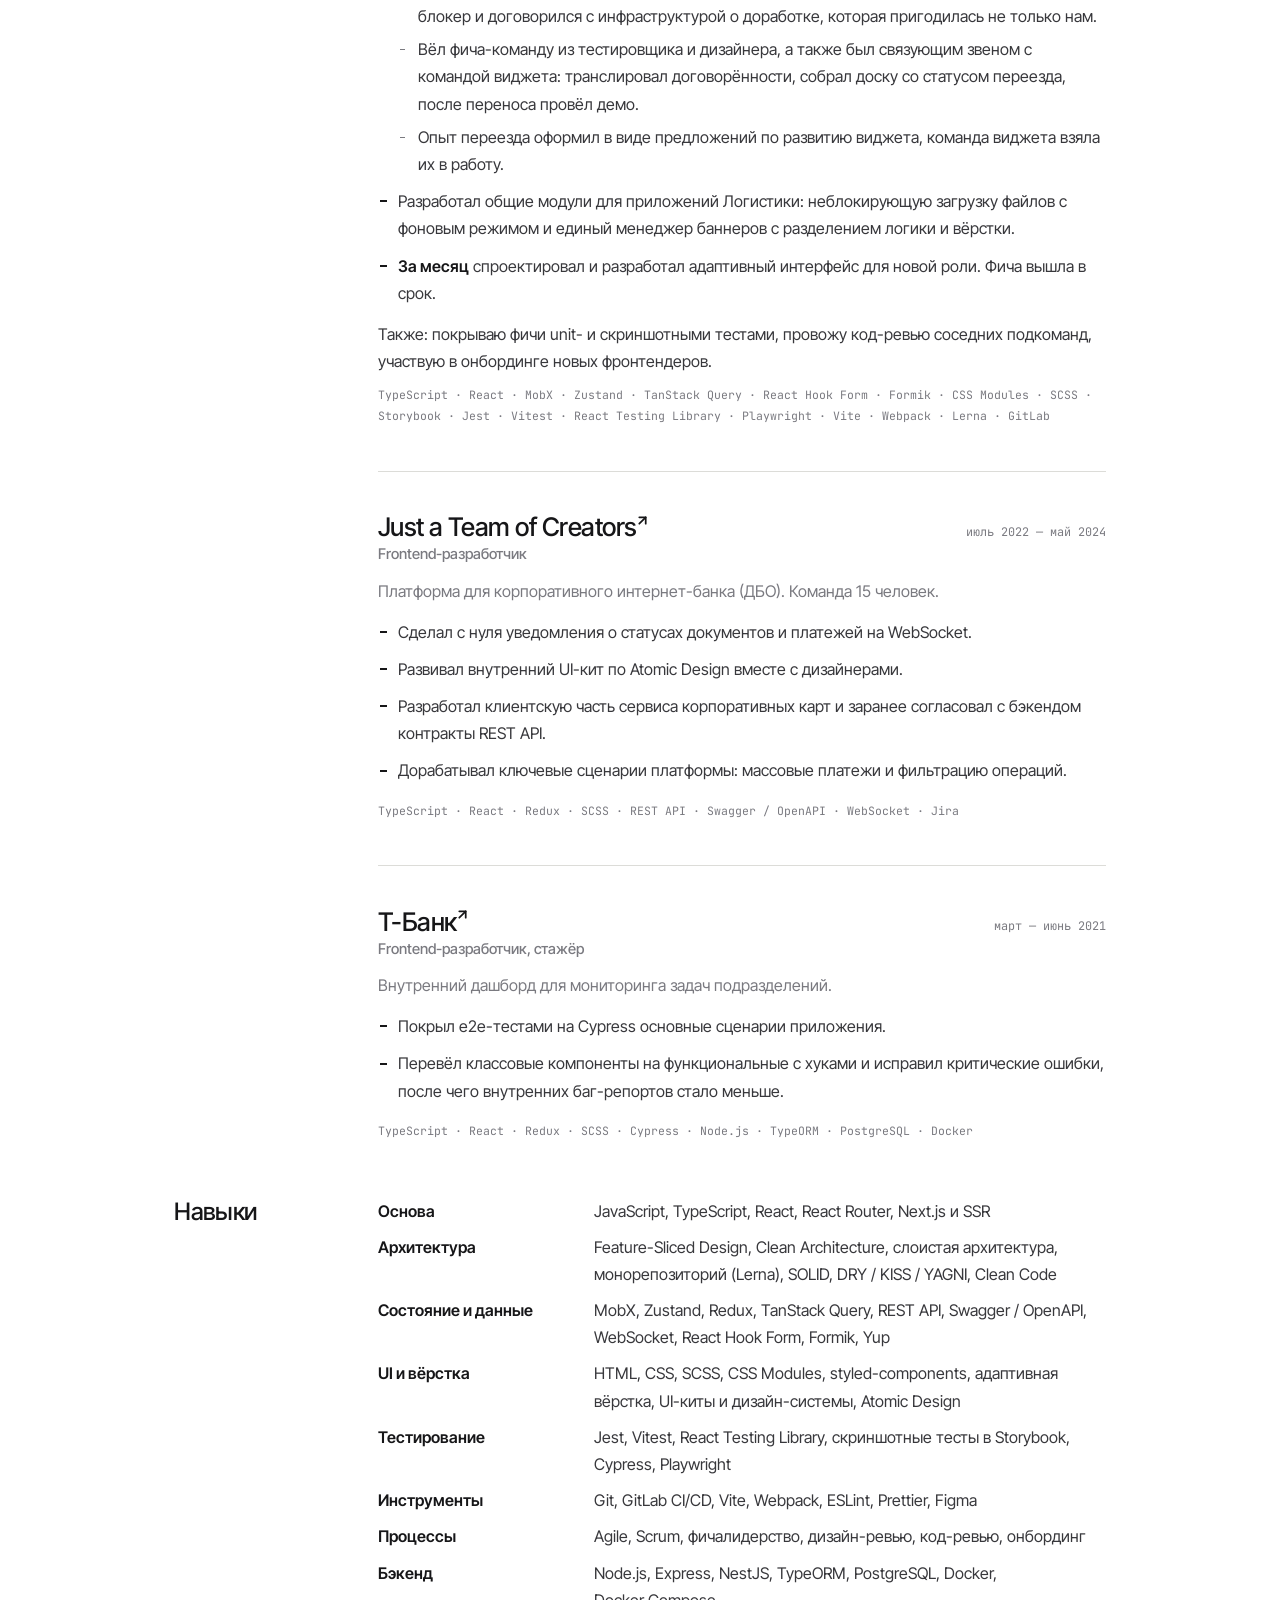
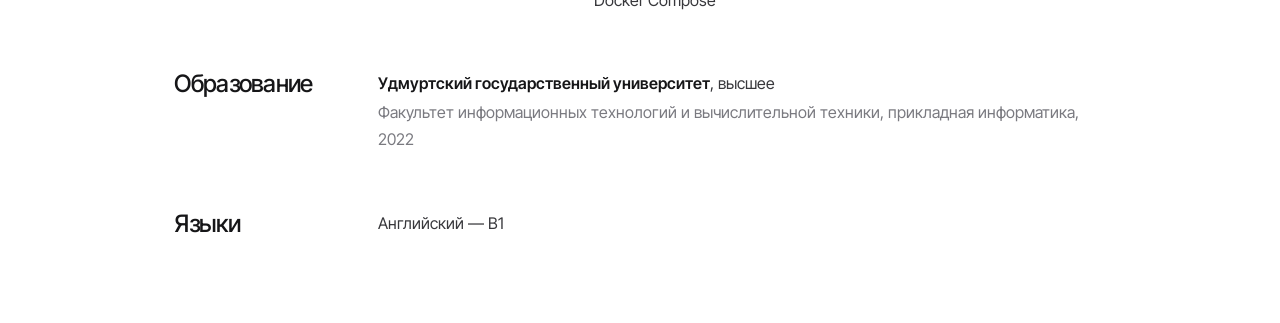
==== commit 87dcb91c: "Текст: правки по внешнему ревью (стык, подкоманды, фичалид, меню, JTC, Т-Банк, удалённо) Co-Authored" ====
--- a/index.html
+++ b/index.html
@@ -43,7 +43,7 @@
         </ul>
         <ul class="location">
           <li>Санкт-Петербург</li>
-          <li>Удалёнка, гибрид или офис</li>
+          <li>Удалённо, гибрид или офис</li>
           <li>Готов к релокации</li>
         </ul>
       </div>
@@ -55,8 +55,7 @@
         <p>Frontend-разработчик на React и TypeScript, <strong>4 года коммерческой разработки</strong>. Делаю сложные
           интерфейсы и продумываю их архитектуру.</p>
         <p>Веду крупные задачи как фичалид: исследую, проектирую решение, защищаю его на дизайн-ревью и отвечаю за
-          результат после релиза. Работаю на стыке с дизайнерами, аналитиками и бэкендом и договариваюсь о решении до
-          того, как написан код. Забочусь о Developer Experience: от удобных компонентов до прозрачных
+          результат после релиза. Работаю на стыке с дизайнерами, аналитиками, бэкендом: договариваюсь о решении до того, как написан код. Забочусь о Developer Experience: от удобных компонентов до прозрачных
           процессов в команде.</p>
         <p>В свободное время делаю пет-проекты: <a class="ext" href="https://github.com/shadowfiendinmyheart/NyamNyamBot" target="_blank">NyamNyamBot</a> — Telegram-бот, который считает КБЖУ по фото при помощи ИИ, и <a class="ext" href="https://github.com/shadowfiendinmyheart/sych-bot" target="_blank">SychBot</a> — бот для предложки в <a class="ext" href="https://t.me/your_sychevalnya" target="_blank">Telegram-канал</a> с модерацией записей и репостом из <a class="ext" href="https://vk.com/your_sychevalnya" target="_blank">паблика ВК</a>.</p>
         <p>Связаться со мной можно в Telegram — <a href="https://t.me/thedawnisyourenemy" target="_blank">@thedawnisyourenemy</a></p>
@@ -75,17 +74,16 @@
           <p class="position">Frontend-разработчик</p>
           <p class="job-intro">Контур.Логистика — сервис электронного обмена перевозочными документами. В команде около
             100 человек в 4 подкомандах, несколько SPA-приложений в монорепозитории, работаем по Scrum. Я в подкоманде,
-            которая развивает общие модули и механизмы для остальных команд.</p>
+            которая развивает общие модули и механизмы для остальных подкоманд.</p>
           <ul class="points">
-            <li>В роли фичалида перевёл на новый дизайн <strong>все экраны приложения для 6 пользовательских ролей</strong>.
+            <li>Как фичалид перевёл на новый дизайн <strong>все экраны приложения для 6 пользовательских ролей</strong>.
               Релиз вышел в срок, пользователи оценили новый интерфейс <strong>на 4,3 из 5</strong>.
               <ul>
                 <li>Вёл фича-команду из двух фронтендеров, двух дизайнеров и тестировщика: декомпозировал работу, следил
                   за сроками, вёл коммуникации.</li>
                 <li>Спланировал релиз: оценил риски по метрикам аудитории, согласовал план выкатки с поддержкой и
                   экспертами. Критических инцидентов и всплеска обращений не было.</li>
-                <li>Переработал каркас приложения: разбил разросшийся layout на три и заменил общий конфиг меню
-                  отдельным меню для каждой роли, чтобы роли можно было развивать независимо.</li>
+                <li>Переработал каркас приложения: разбил разросшийся layout на три и заменил общий конфиг меню отдельными компонентами для каждой роли, чтобы роли можно было развивать независимо.</li>
               </ul>
             </li>
             <li>Спроектировал общий механизм фронтовых метрик с единой точкой входа: через него в продукте собираются
@@ -127,11 +125,10 @@
           <p class="position">Frontend-разработчик</p>
           <p class="job-intro">Платформа для корпоративного интернет-банка (ДБО). Команда 15 человек.</p>
           <ul class="points">
-            <li>Сделал с нуля уведомления о статусах документов и платежей на WebSocket: до этого в продукте их не было.
+            <li>Сделал с нуля уведомления о статусах документов и платежей на WebSocket.
             </li>
             <li>Развивал внутренний UI-кит по Atomic Design вместе с дизайнерами.</li>
-            <li>Разработал клиентскую часть сервиса корпоративных карт, контракты REST API согласовывал с бэкендом до
-              начала разработки.</li>
+            <li>Разработал клиентскую часть сервиса корпоративных карт и заранее согласовал с бэкендом контракты REST API.</li>
             <li>Дорабатывал ключевые сценарии платформы: массовые платежи и фильтрацию операций.</li>
           </ul>
           <p class="stack">TypeScript · React · Redux · SCSS · REST API · Swagger / OpenAPI · WebSocket · Jira</p>
@@ -146,7 +143,7 @@
           <p class="job-intro">Внутренний дашборд для мониторинга задач подразделений.</p>
           <ul class="points">
             <li>Покрыл e2e-тестами на Cypress основные сценарии приложения.</li>
-            <li>Перевёл классовые компоненты на хуки и исправил критические ошибки, после чего внутренних баг-репортов
+            <li>Перевёл классовые компоненты на функциональные с хуками и исправил критические ошибки, после чего внутренних баг-репортов
               стало меньше.</li>
           </ul>
           <p class="stack">TypeScript · React · Redux · SCSS · Cypress · Node.js · TypeORM · PostgreSQL · Docker</p>
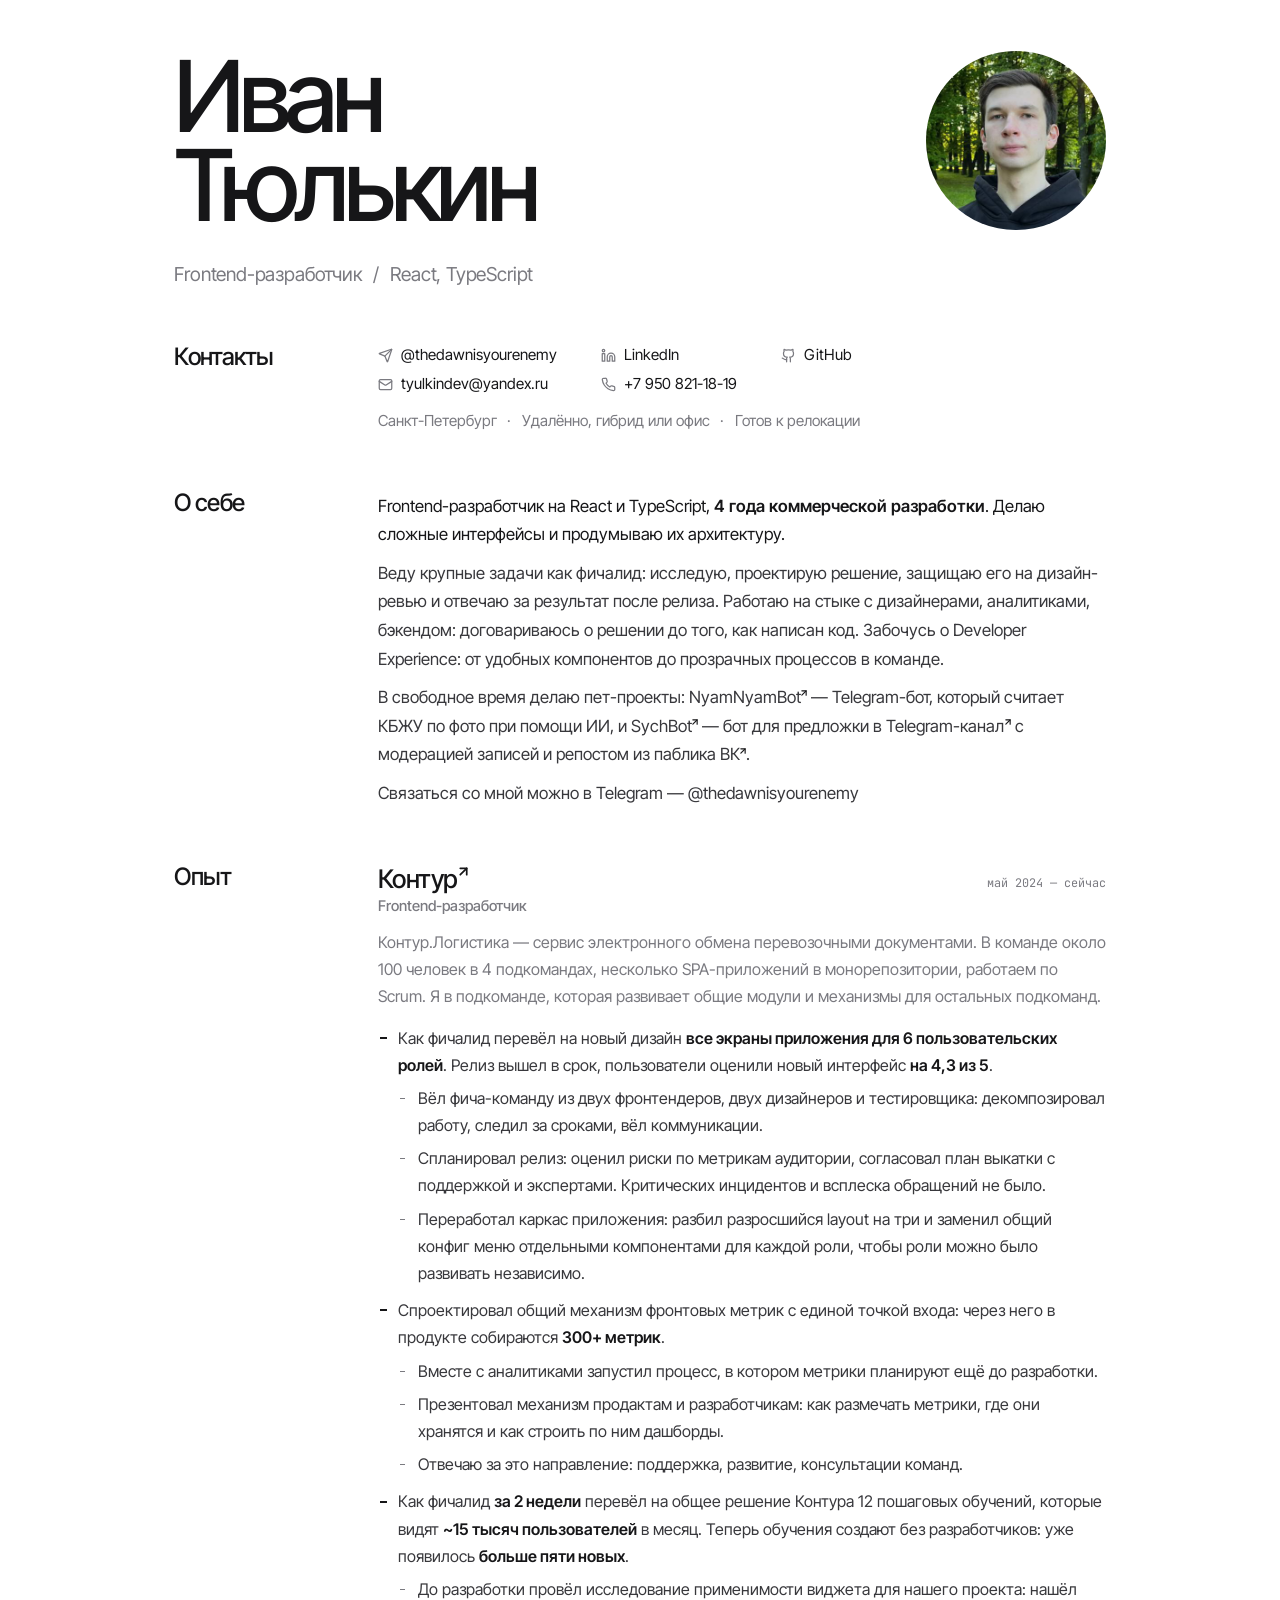
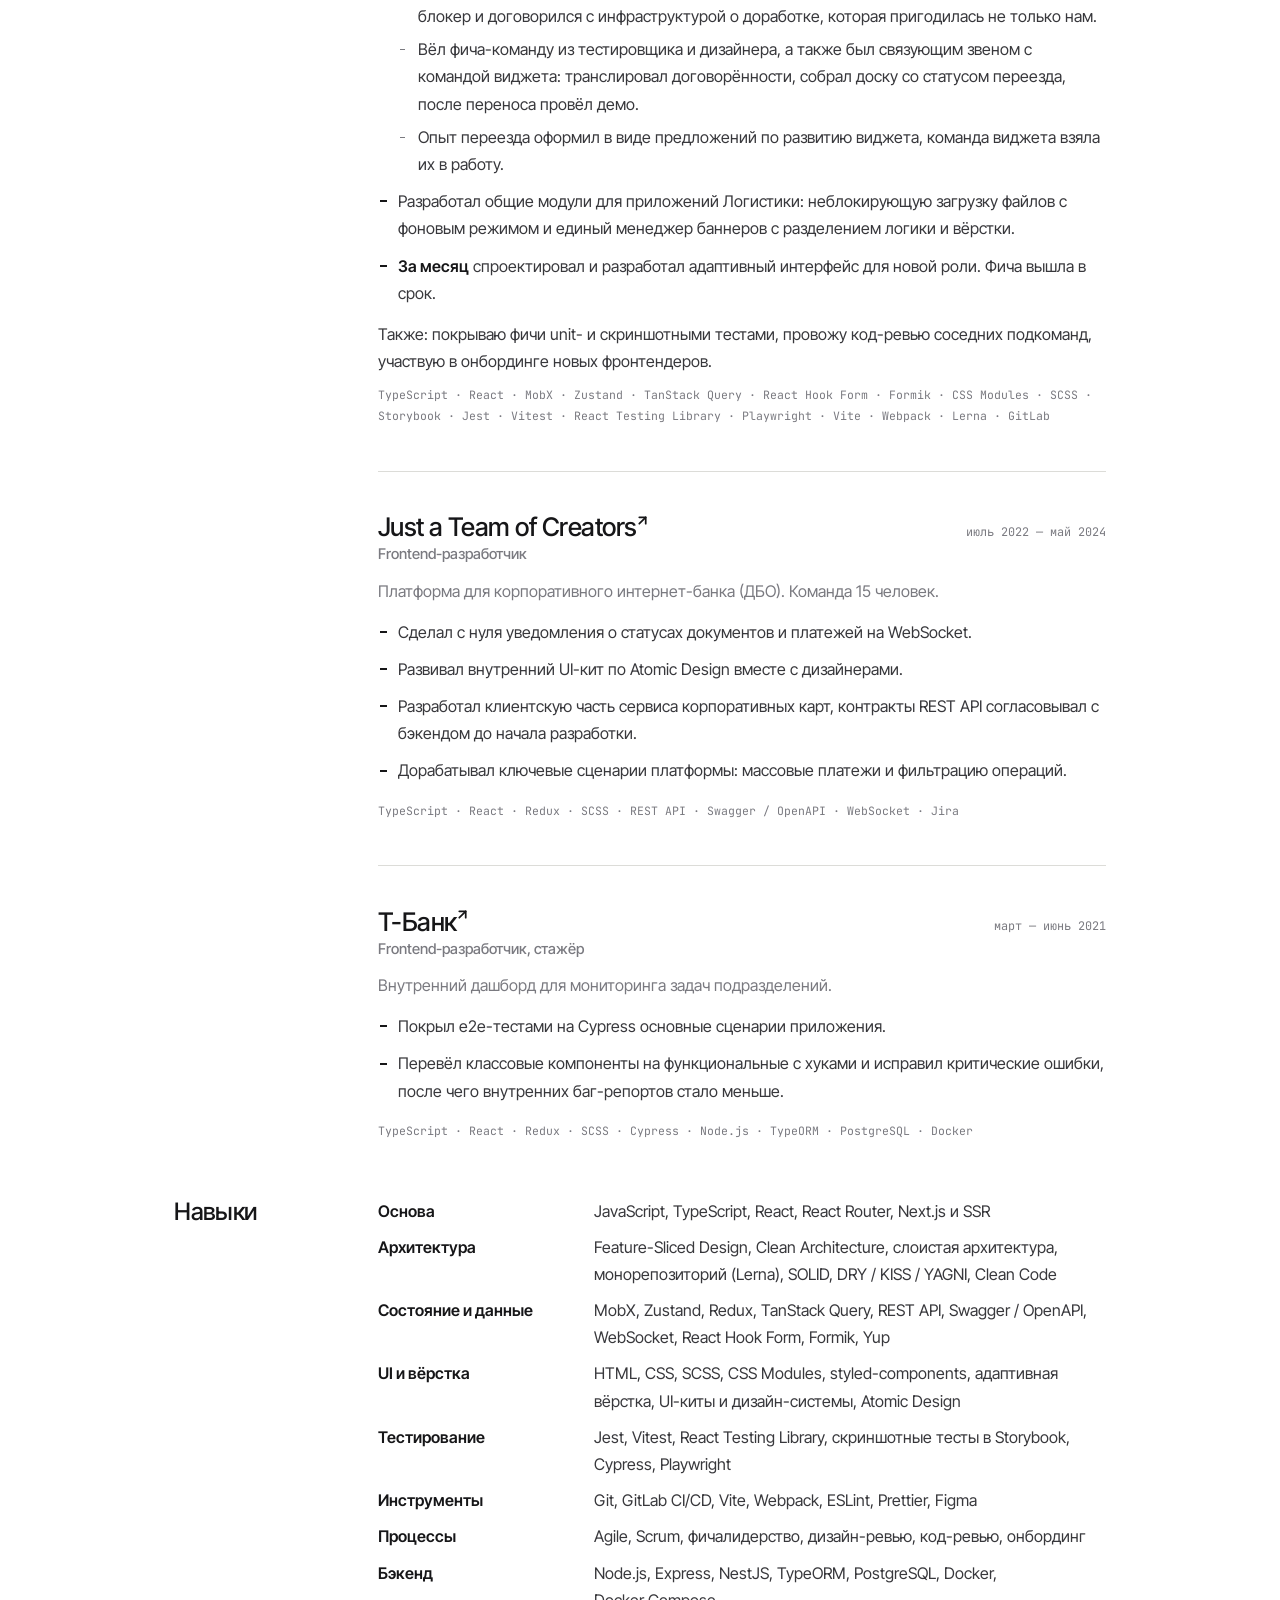
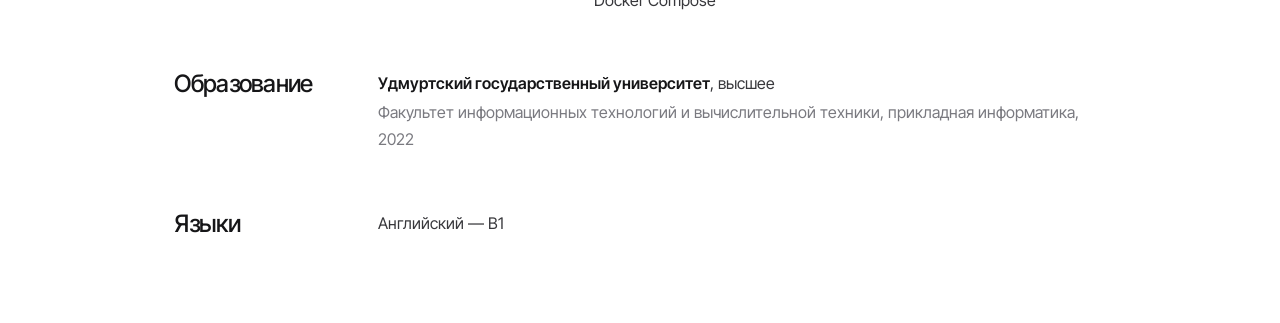
==== commit 390f2c83: "JTC: вернул прежний текст про корпоративные карты Co-Authored-By: Claude Opus 5.5 (1M context) <nore" ====
--- a/index.html
+++ b/index.html
@@ -128,7 +128,7 @@
             <li>Сделал с нуля уведомления о статусах документов и платежей на WebSocket.
             </li>
             <li>Развивал внутренний UI-кит по Atomic Design вместе с дизайнерами.</li>
-            <li>Разработал клиентскую часть сервиса корпоративных карт и заранее согласовал с бэкендом контракты REST API.</li>
+            <li>Разработал клиентскую часть сервиса корпоративных карт, контракты REST API согласовывал с бэкендом до начала разработки.</li>
             <li>Дорабатывал ключевые сценарии платформы: массовые платежи и фильтрацию операций.</li>
           </ul>
           <p class="stack">TypeScript · React · Redux · SCSS · REST API · Swagger / OpenAPI · WebSocket · Jira</p>
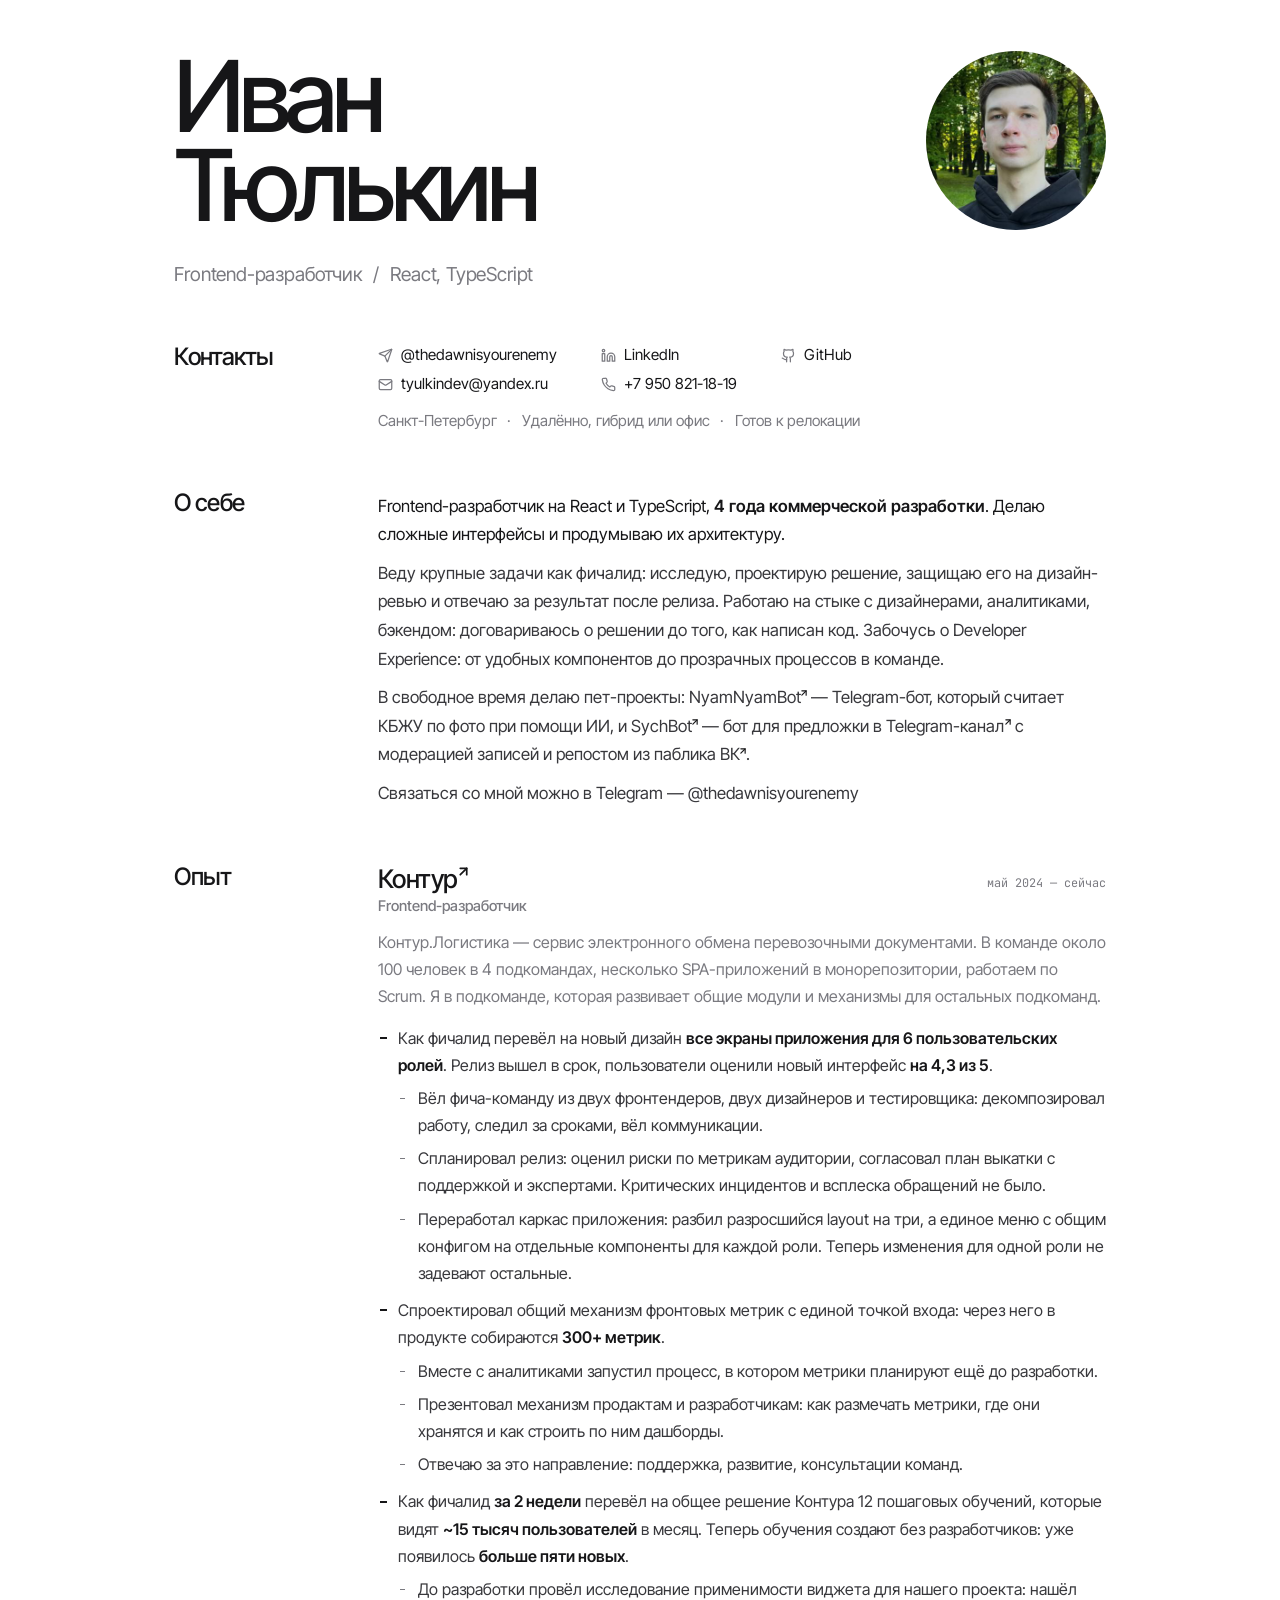
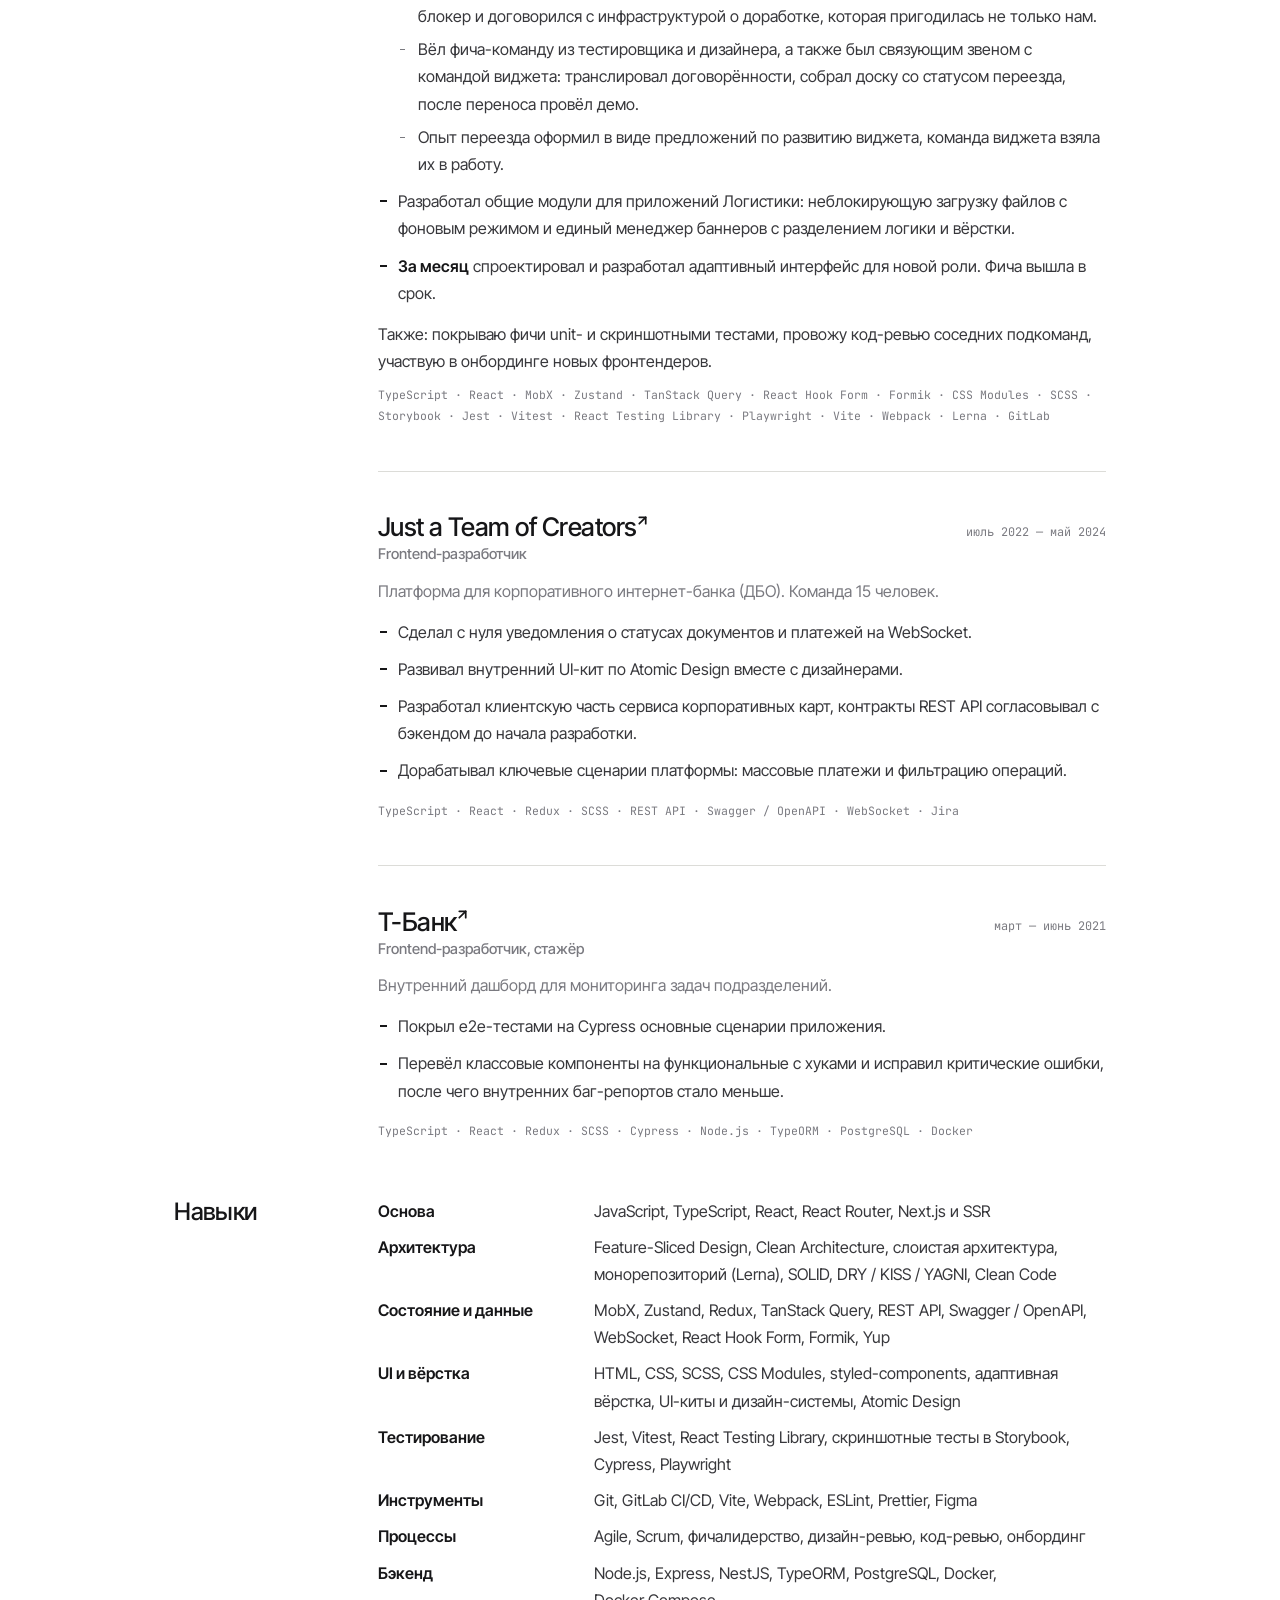
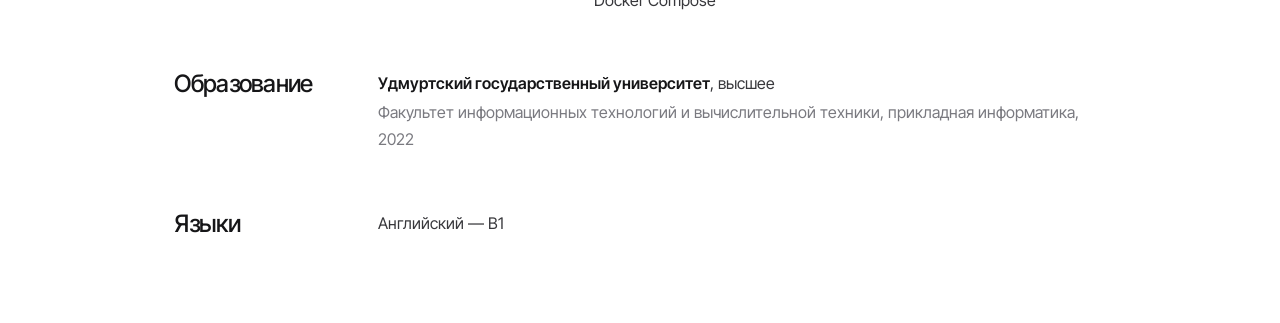
==== commit 5662ebed: "Контур: каркас приложения — меню разбито на компоненты по ролям Co-Authored-By: Claude Opus 5.5 (1M " ====
--- a/index.html
+++ b/index.html
@@ -83,7 +83,7 @@
                   за сроками, вёл коммуникации.</li>
                 <li>Спланировал релиз: оценил риски по метрикам аудитории, согласовал план выкатки с поддержкой и
                   экспертами. Критических инцидентов и всплеска обращений не было.</li>
-                <li>Переработал каркас приложения: разбил разросшийся layout на три и заменил общий конфиг меню отдельными компонентами для каждой роли, чтобы роли можно было развивать независимо.</li>
+                <li>Переработал каркас приложения: разбил разросшийся layout на три, а единое меню с общим конфигом на отдельные компоненты для каждой роли. Теперь изменения для одной роли не задевают остальные.</li>
               </ul>
             </li>
             <li>Спроектировал общий механизм фронтовых метрик с единой точкой входа: через него в продукте собираются
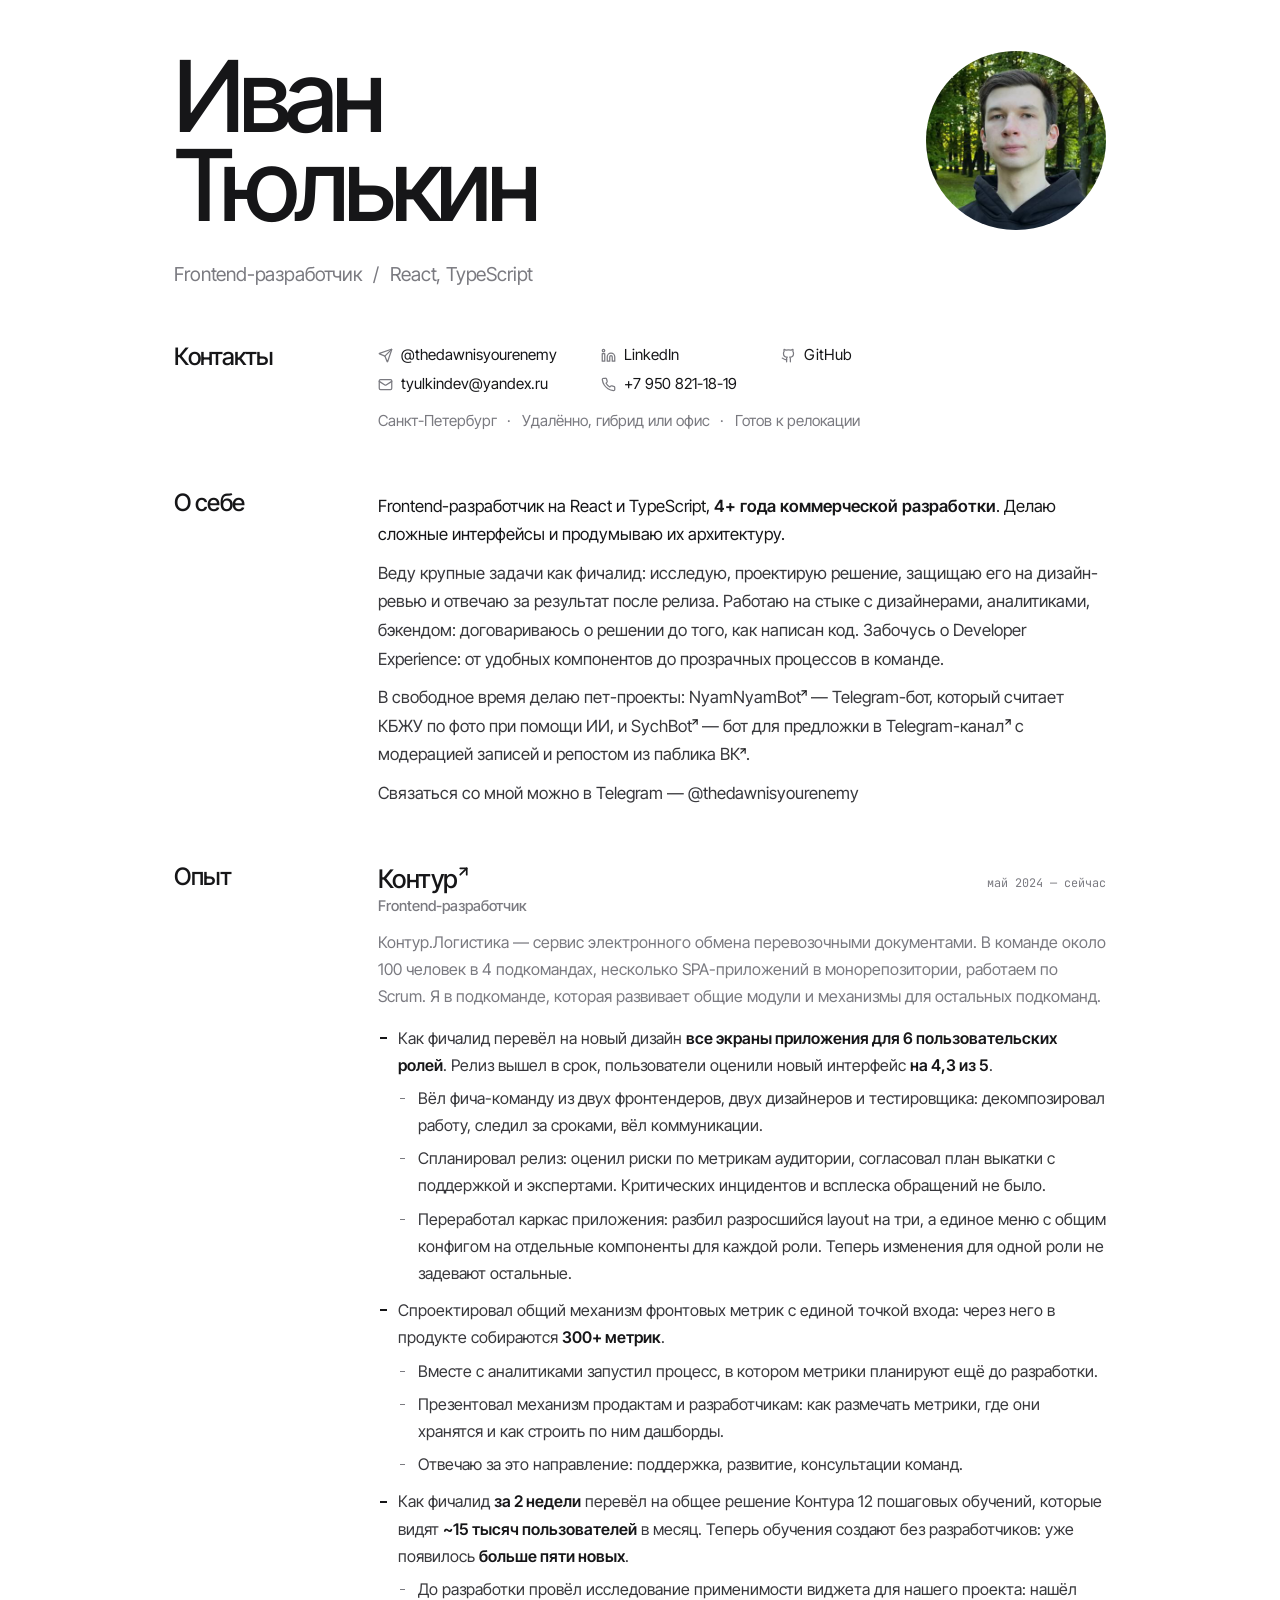
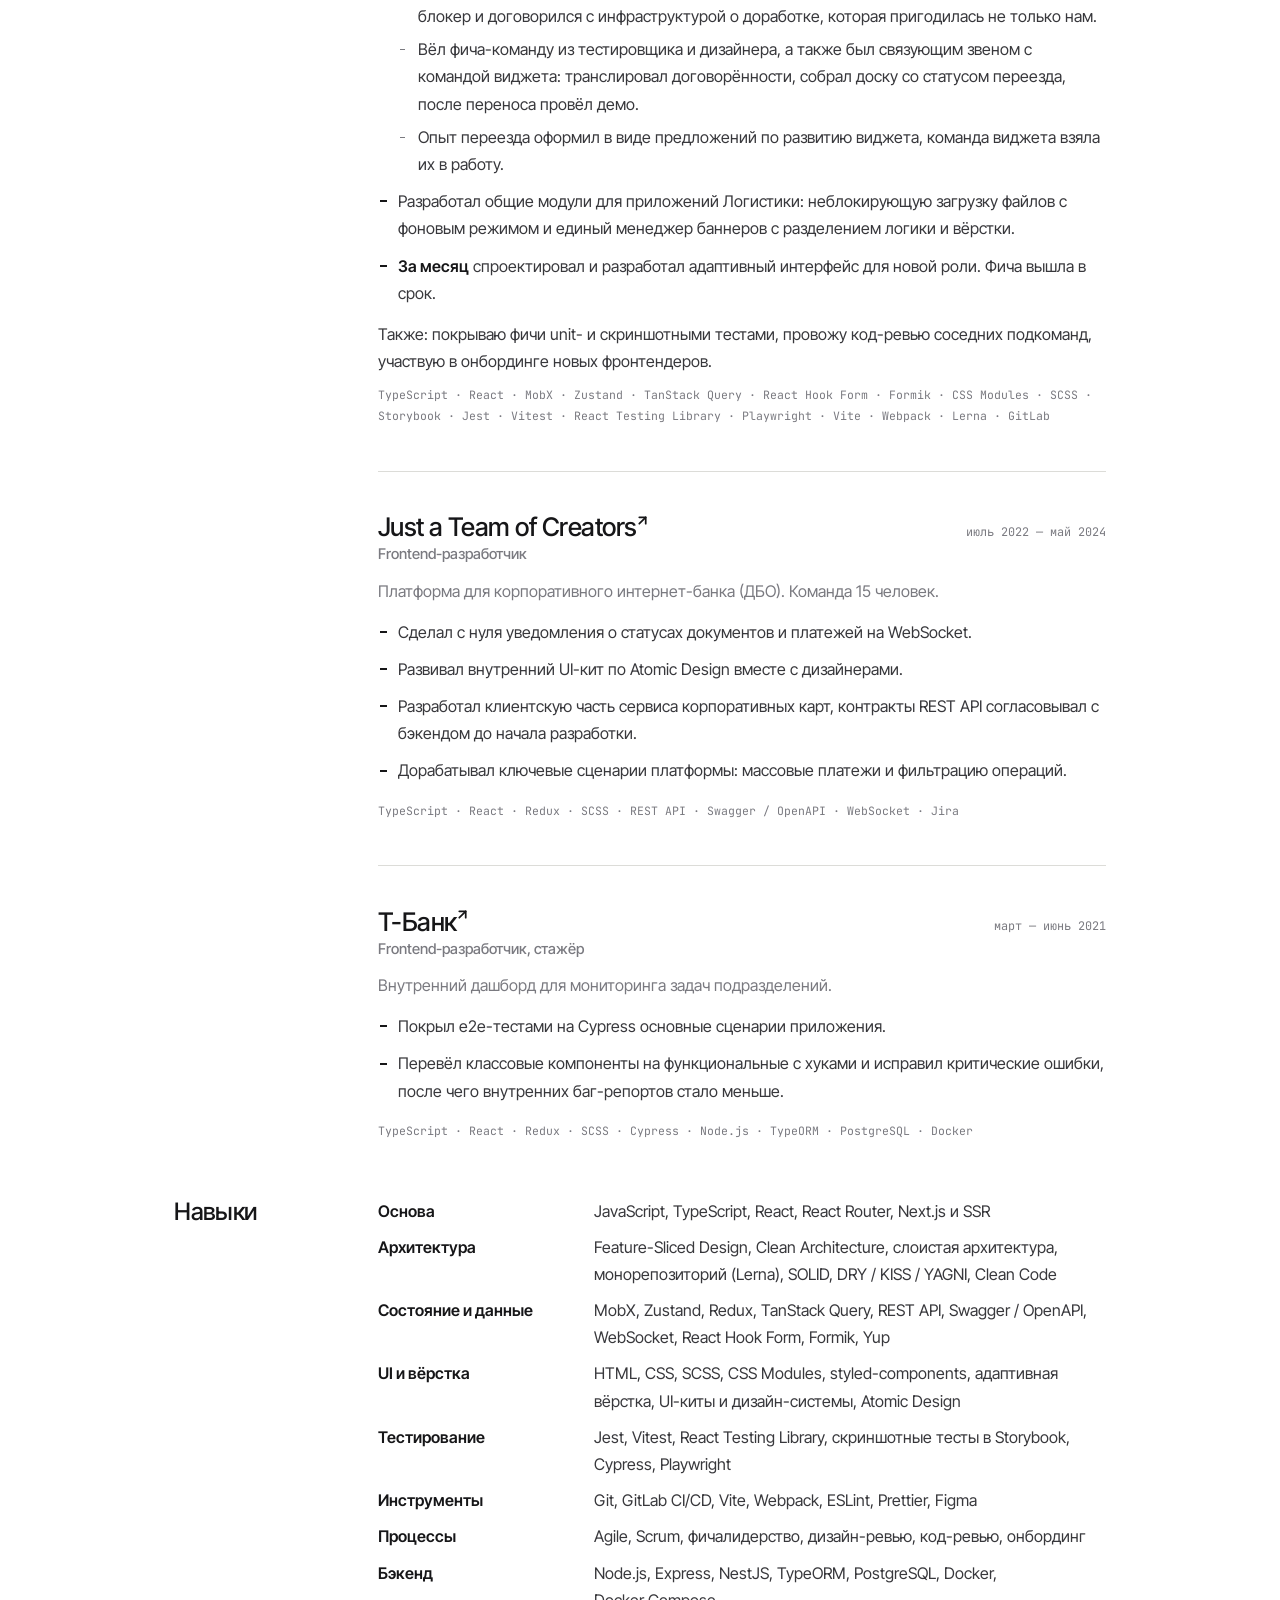
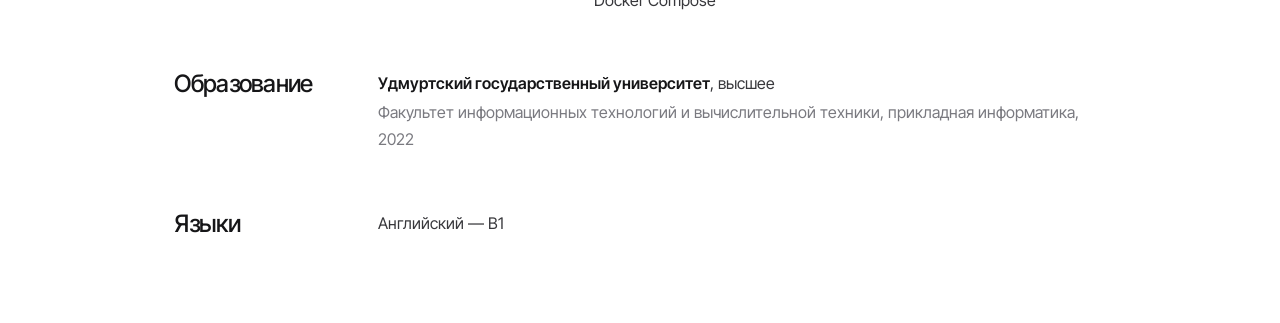
==== commit 0263a4b0: "О себе: «4+ года» коммерческой разработки вместо «4 года» Co-Authored-By: Claude Opus 5.5 (1M contex" ====
--- a/index.html
+++ b/index.html
@@ -5,7 +5,7 @@
   <meta charset="utf-8">
   <meta name="viewport" content="width=device-width, initial-scale=1">
   <title>Иван Тюлькин — Frontend-разработчик</title>
-  <meta name="description" content="Иван Тюлькин, Frontend-разработчик: React, TypeScript, 4 года коммерческой разработки">
+  <meta name="description" content="Иван Тюлькин, Frontend-разработчик: React, TypeScript, 4+ года коммерческой разработки">
   <link rel="preconnect" href="https://fonts.googleapis.com">
   <link rel="preconnect" href="https://fonts.gstatic.com" crossorigin>
   <link
@@ -52,7 +52,7 @@
     <section class="row">
       <h2 class="label">О себе</h2>
       <div class="body lead">
-        <p>Frontend-разработчик на React и TypeScript, <strong>4 года коммерческой разработки</strong>. Делаю сложные
+        <p>Frontend-разработчик на React и TypeScript, <strong>4+ года коммерческой разработки</strong>. Делаю сложные
           интерфейсы и продумываю их архитектуру.</p>
         <p>Веду крупные задачи как фичалид: исследую, проектирую решение, защищаю его на дизайн-ревью и отвечаю за
           результат после релиза. Работаю на стыке с дизайнерами, аналитиками, бэкендом: договариваюсь о решении до того, как написан код. Забочусь о Developer Experience: от удобных компонентов до прозрачных
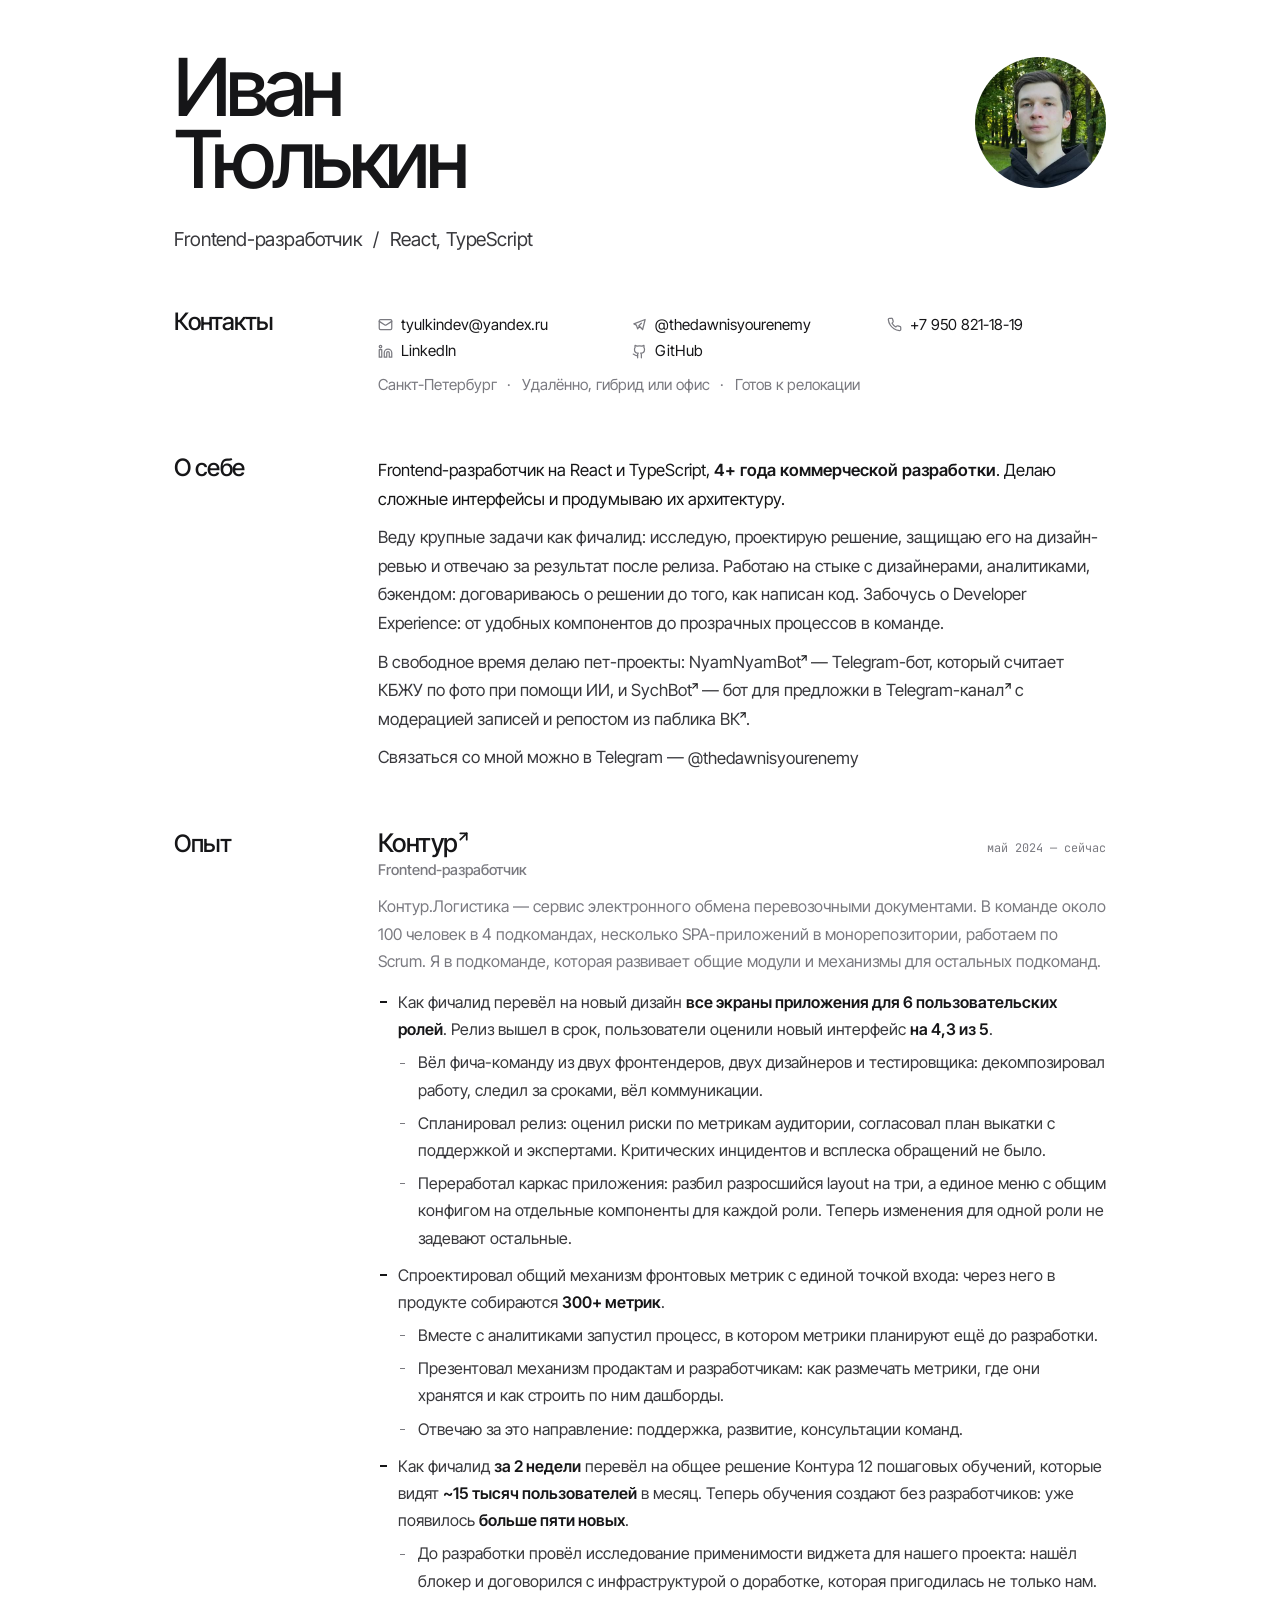
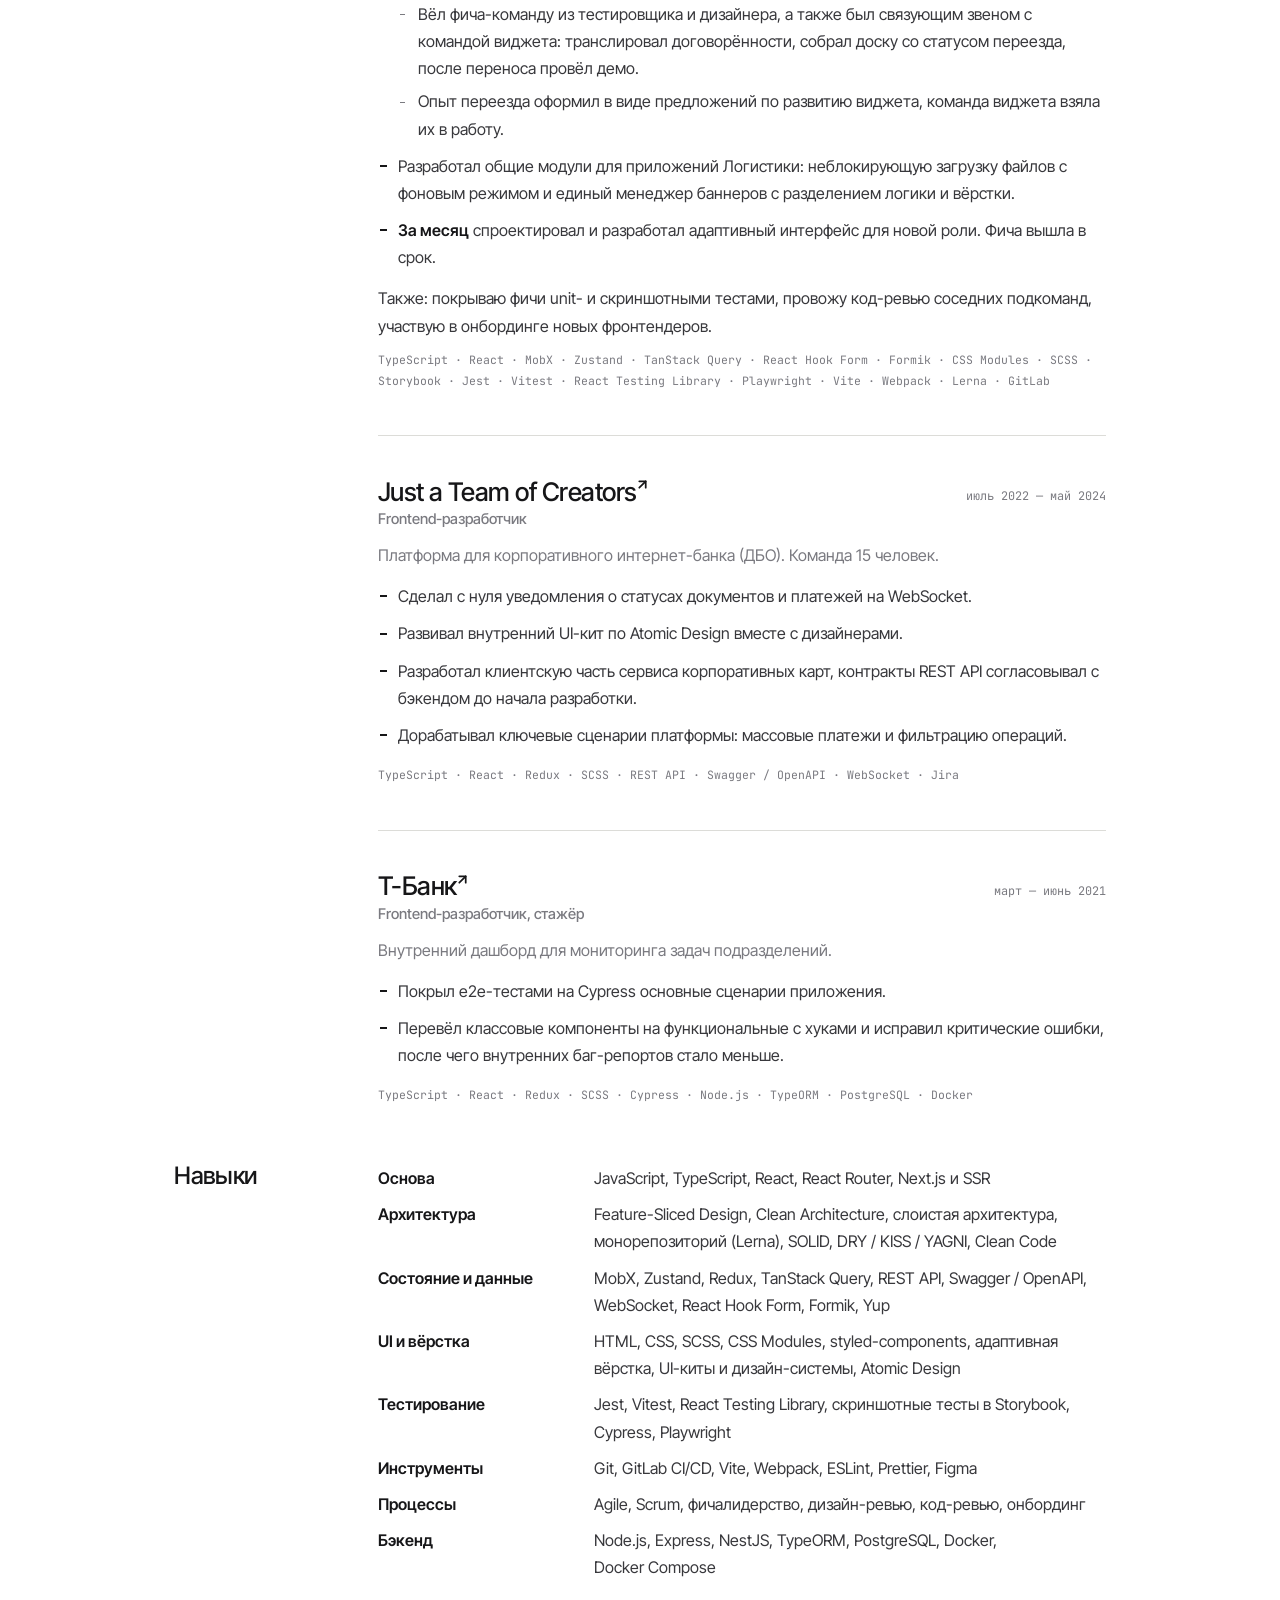
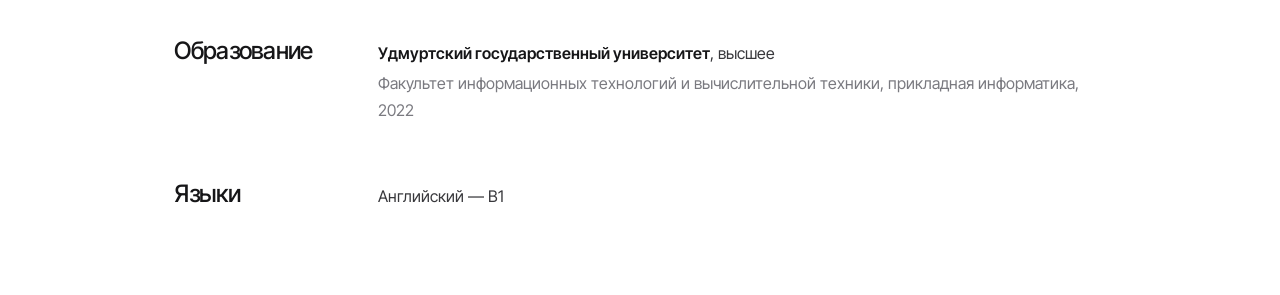
==== commit ff0b52f6: "Fix design review: header, contacts grid and baselines - Name 20% smaller, role in graphite (contras" ====
--- a/index.html
+++ b/index.html
@@ -16,7 +16,7 @@
 
 <body>
   <svg width="0" height="0" style="position:absolute" aria-hidden="true">
-    <symbol id="i-tg" viewBox="0 0 24 24" fill="none" stroke="currentColor" stroke-width="2" stroke-linecap="round" stroke-linejoin="round"><path d="M14.536 21.686a.5.5 0 0 0 .937-.024l6.5-19a.496.496 0 0 0-.635-.635l-19 6.5a.5.5 0 0 0-.024.937l7.93 3.18a2 2 0 0 1 1.112 1.11z"/><path d="m21.854 2.147-10.94 10.939"/></symbol>
+    <symbol id="i-tg" viewBox="0 0 24 24" fill="none" stroke="currentColor" stroke-width="2" stroke-linecap="round" stroke-linejoin="round"><path d="M15 10l-4 4l6 6l4-16l-18 7l4 2l2 6l3-4"/></symbol>
     <symbol id="i-in" viewBox="0 0 24 24" fill="none" stroke="currentColor" stroke-width="2" stroke-linecap="round" stroke-linejoin="round"><path d="M16 8a6 6 0 0 1 6 6v7h-4v-7a2 2 0 0 0-2-2 2 2 0 0 0-2 2v7h-4v-7a6 6 0 0 1 6-6z"/><rect width="4" height="12" x="2" y="9"/><circle cx="4" cy="4" r="2"/></symbol>
     <symbol id="i-gh" viewBox="0 0 24 24" fill="none" stroke="currentColor" stroke-width="2" stroke-linecap="round" stroke-linejoin="round"><path d="M15 22v-4a4.8 4.8 0 0 0-1-3.5c3 0 6-2 6-5.5.08-1.25-.27-2.48-1-3.5.28-1.15.28-2.35 0-3.5 0 0-1 0-3 1.5-2.64-.5-5.36-.5-8 0C6 2 5 2 5 2c-.3 1.15-.3 2.35 0 3.5A5.403 5.403 0 0 0 4 9c0 3.5 3 5.5 6 5.5-.39.49-.68 1.05-.85 1.65-.17.6-.22 1.23-.15 1.85v4"/><path d="M9 18c-4.51 2-5-2-7-2"/></symbol>
     <symbol id="i-mail" viewBox="0 0 24 24" fill="none" stroke="currentColor" stroke-width="2" stroke-linecap="round" stroke-linejoin="round"><rect width="20" height="16" x="2" y="4" rx="2"/><path d="m22 7-8.97 5.7a1.94 1.94 0 0 1-2.06 0L2 7"/></symbol>
@@ -33,13 +33,13 @@
       <h2 class="label">Контакты</h2>
       <div class="body">
         <ul class="contact-group">
+          <li><a href="mailto:tyulkindev@yandex.ru"><svg class="icon" aria-hidden="true"><use href="#i-mail"/></svg>tyulkindev@yandex.ru</a></li>
           <li><a href="https://t.me/thedawnisyourenemy" target="_blank"><svg class="icon" aria-hidden="true"><use href="#i-tg"/></svg><span class="screen-only">@thedawnisyourenemy</span><span class="print-only">t.me/thedawnisyourenemy</span></a></li>
+          <li><a href="tel:+79508211819"><svg class="icon" aria-hidden="true"><use href="#i-phone"/></svg>+7 950 821-18-19</a></li>
+        </ul>
+        <ul class="contact-group">
           <li><a href="https://www.linkedin.com/in/%D0%B8%D0%B2%D0%B0%D0%BD-%D1%82%D1%8E%D0%BB%D1%8C%D0%BA%D0%B8%D0%BD-273121270/" target="_blank"><svg class="icon" aria-hidden="true"><use href="#i-in"/></svg><span class="screen-only">LinkedIn</span><span class="print-only">linkedin.com/in/иван-тюлькин-273121270</span></a></li>
           <li><a href="https://github.com/shadowfiendinmyheart" target="_blank"><svg class="icon" aria-hidden="true"><use href="#i-gh"/></svg><span class="screen-only">GitHub</span><span class="print-only">github.com/shadowfiendinmyheart</span></a></li>
-        </ul>
-        <ul class="contact-group">
-          <li><a href="mailto:tyulkindev@yandex.ru"><svg class="icon" aria-hidden="true"><use href="#i-mail"/></svg>tyulkindev@yandex.ru</a></li>
-          <li><a href="tel:+79508211819"><svg class="icon" aria-hidden="true"><use href="#i-phone"/></svg>+7 950 821-18-19</a></li>
         </ul>
         <ul class="location">
           <li>Санкт-Петербург</li>
--- a/style.css
+++ b/style.css
@@ -88,11 +88,12 @@
 
 /* Masthead */
 
-/* фото центрируется по имени, а не по имени вместе с ролью */
+/* круг фото идёт от верха заглавной «И» до базовой линии «Тюлькин»: коэффициенты взяты из метрик Inter Tight при line-height .9 */
 .masthead {
+  --name-size: 5rem;
   display: grid;
   grid-template-columns: 1fr auto;
-  align-items: center;
+  align-items: start;
   column-gap: 40px;
 }
 
@@ -111,7 +112,7 @@
 .name {
   max-width: 8ch;
   font-weight: 500;
-  font-size: 6.2rem;
+  font-size: var(--name-size);
   line-height: .9;
   letter-spacing: -.055em;
   color: var(--ink);
@@ -122,7 +123,7 @@
   font-size: 1.2rem;
   font-weight: 400;
   letter-spacing: -.01em;
-  color: var(--muted);
+  color: var(--graphite);
 }
 
 .role-sep {
@@ -131,8 +132,9 @@
 
 .photo {
   display: block;
-  width: 11.2rem;
-  height: 11.2rem;
+  width: calc(var(--name-size) * 1.636);
+  height: calc(var(--name-size) * 1.636);
+  margin-top: calc(var(--name-size) * .075);
   border-radius: 50%;
   object-fit: cover;
 }
@@ -142,6 +144,7 @@
 .row {
   display: grid;
   grid-template-columns: var(--rail) 1fr;
+  align-items: baseline;
   padding-top: 56px;
 }
 
@@ -171,7 +174,7 @@
   color: var(--graphite);
 }
 
-/* Contacts: две группы в общей сетке, почта и телефон стоят под Telegram и LinkedIn */
+/* Contacts: две группы в общей сетке из равных колонок до края листа: сверху почта, Telegram, телефон, под ними профили */
 
 .contacts {
   padding-top: 52px;
@@ -179,7 +182,7 @@
 
 .contacts .body {
   display: grid;
-  grid-template-columns: repeat(3, max-content);
+  grid-template-columns: repeat(3, 1fr);
   gap: 2px 36px;
   font-size: .95rem;
   line-height: 1.6;
@@ -193,11 +196,16 @@
   display: contents;
 }
 
+/* строка выравнивается по базовой линии текста, а не по низу иконки, иначе «Контакты» встаёт ниже первой строки */
 .contacts a {
   display: inline-flex;
-  align-items: center;
+  align-items: baseline;
   gap: 8px;
   color: var(--ink);
+}
+
+.contacts .icon {
+  align-self: center;
 }
 
 .print-only {
@@ -383,7 +391,7 @@
     grid-area: 1 / 1;
     width: 104px;
     height: 104px;
-    margin-bottom: 28px;
+    margin: 0 0 28px;
   }
 
   .name {
@@ -394,8 +402,8 @@
     grid-area: 3 / 1;
   }
 
-  .name {
-    font-size: 3.4rem;
+  .masthead {
+    --name-size: 2.8rem;
   }
 
   .role {
@@ -410,7 +418,7 @@
     padding-top: 40px;
   }
 
-  /* контакты в две колонки: слева мессенджер и профили, справа почта и телефон */
+  /* контакты в две колонки: слева почта, Telegram и телефон, справа профили */
   .contacts .body {
     grid-template-columns: 1fr 1fr;
     gap: 0 16px;
@@ -509,17 +517,12 @@
     padding: 0;
   }
 
-  .name {
-    font-size: 4.35rem;
+  .masthead {
+    --name-size: 3.6rem;
   }
 
   .role {
     margin-top: 3mm;
-  }
-
-  .photo {
-    width: 26mm;
-    height: 26mm;
   }
 
   .row {
